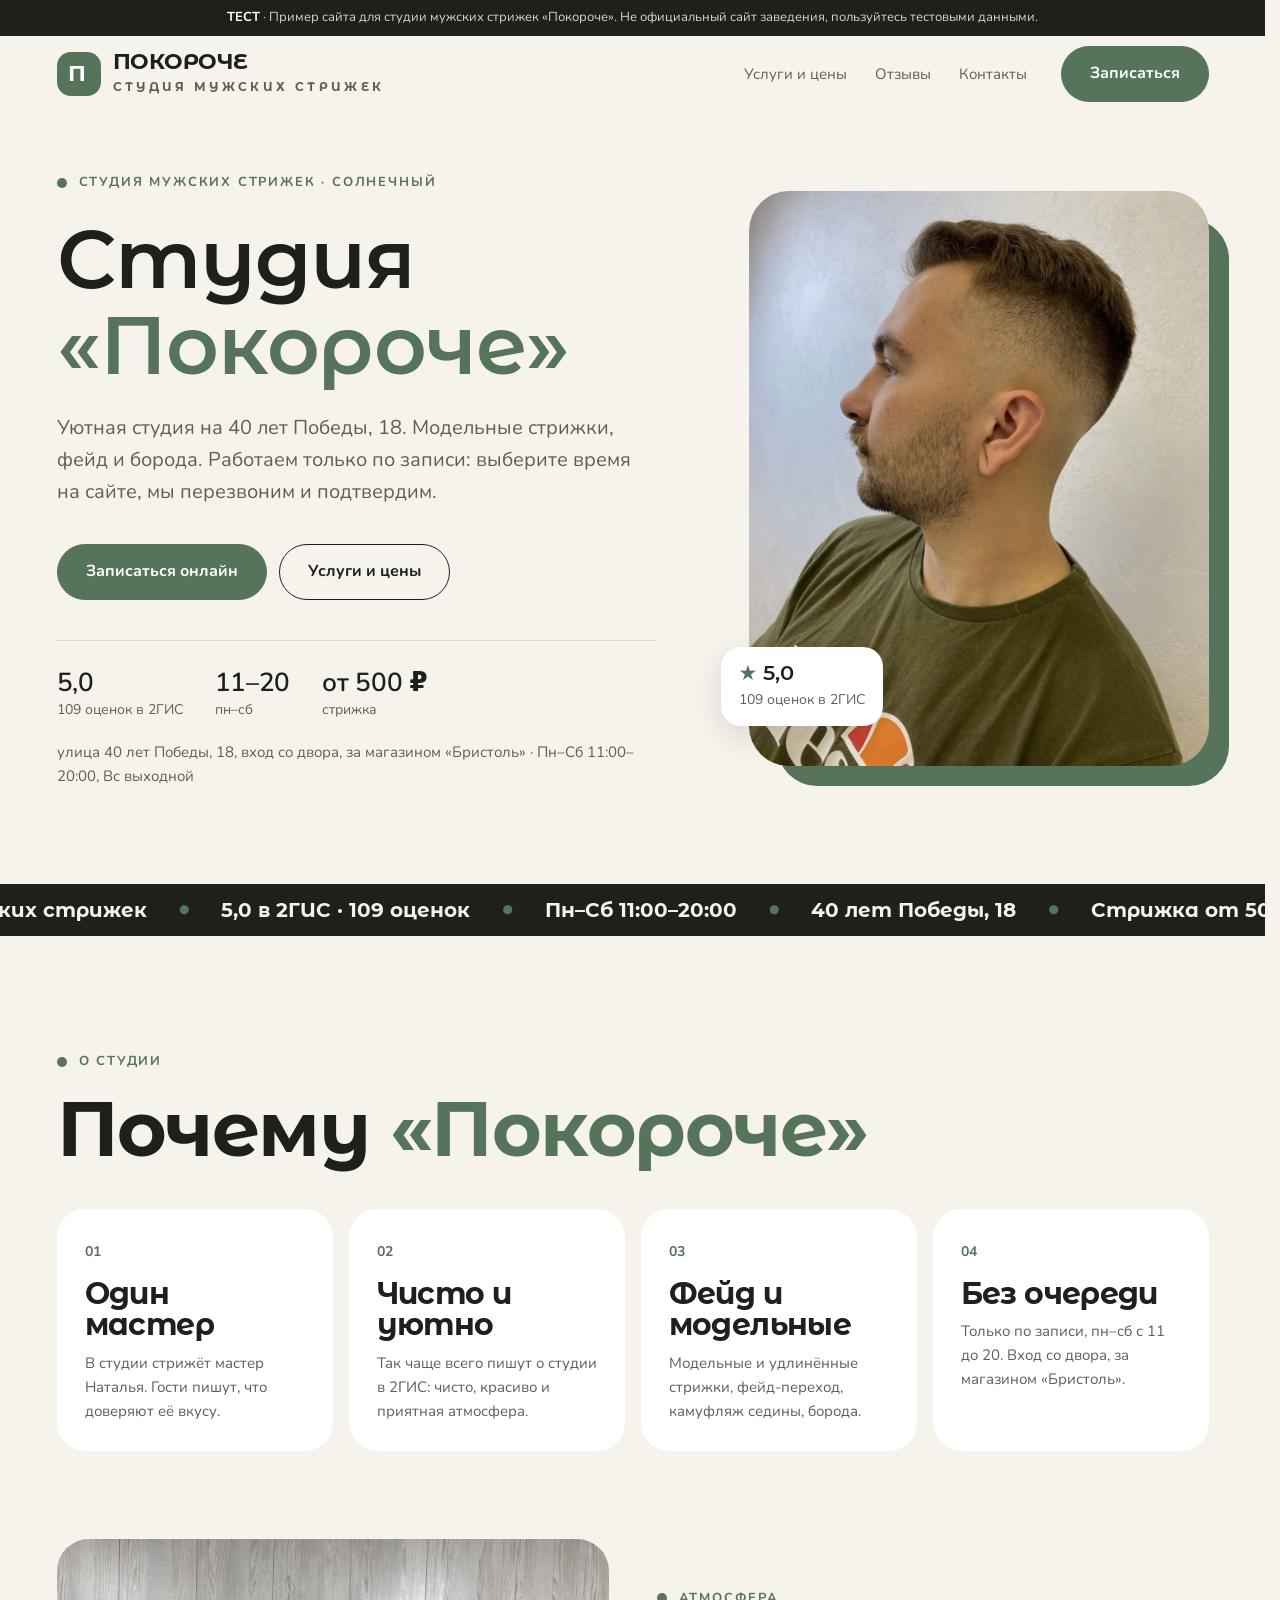
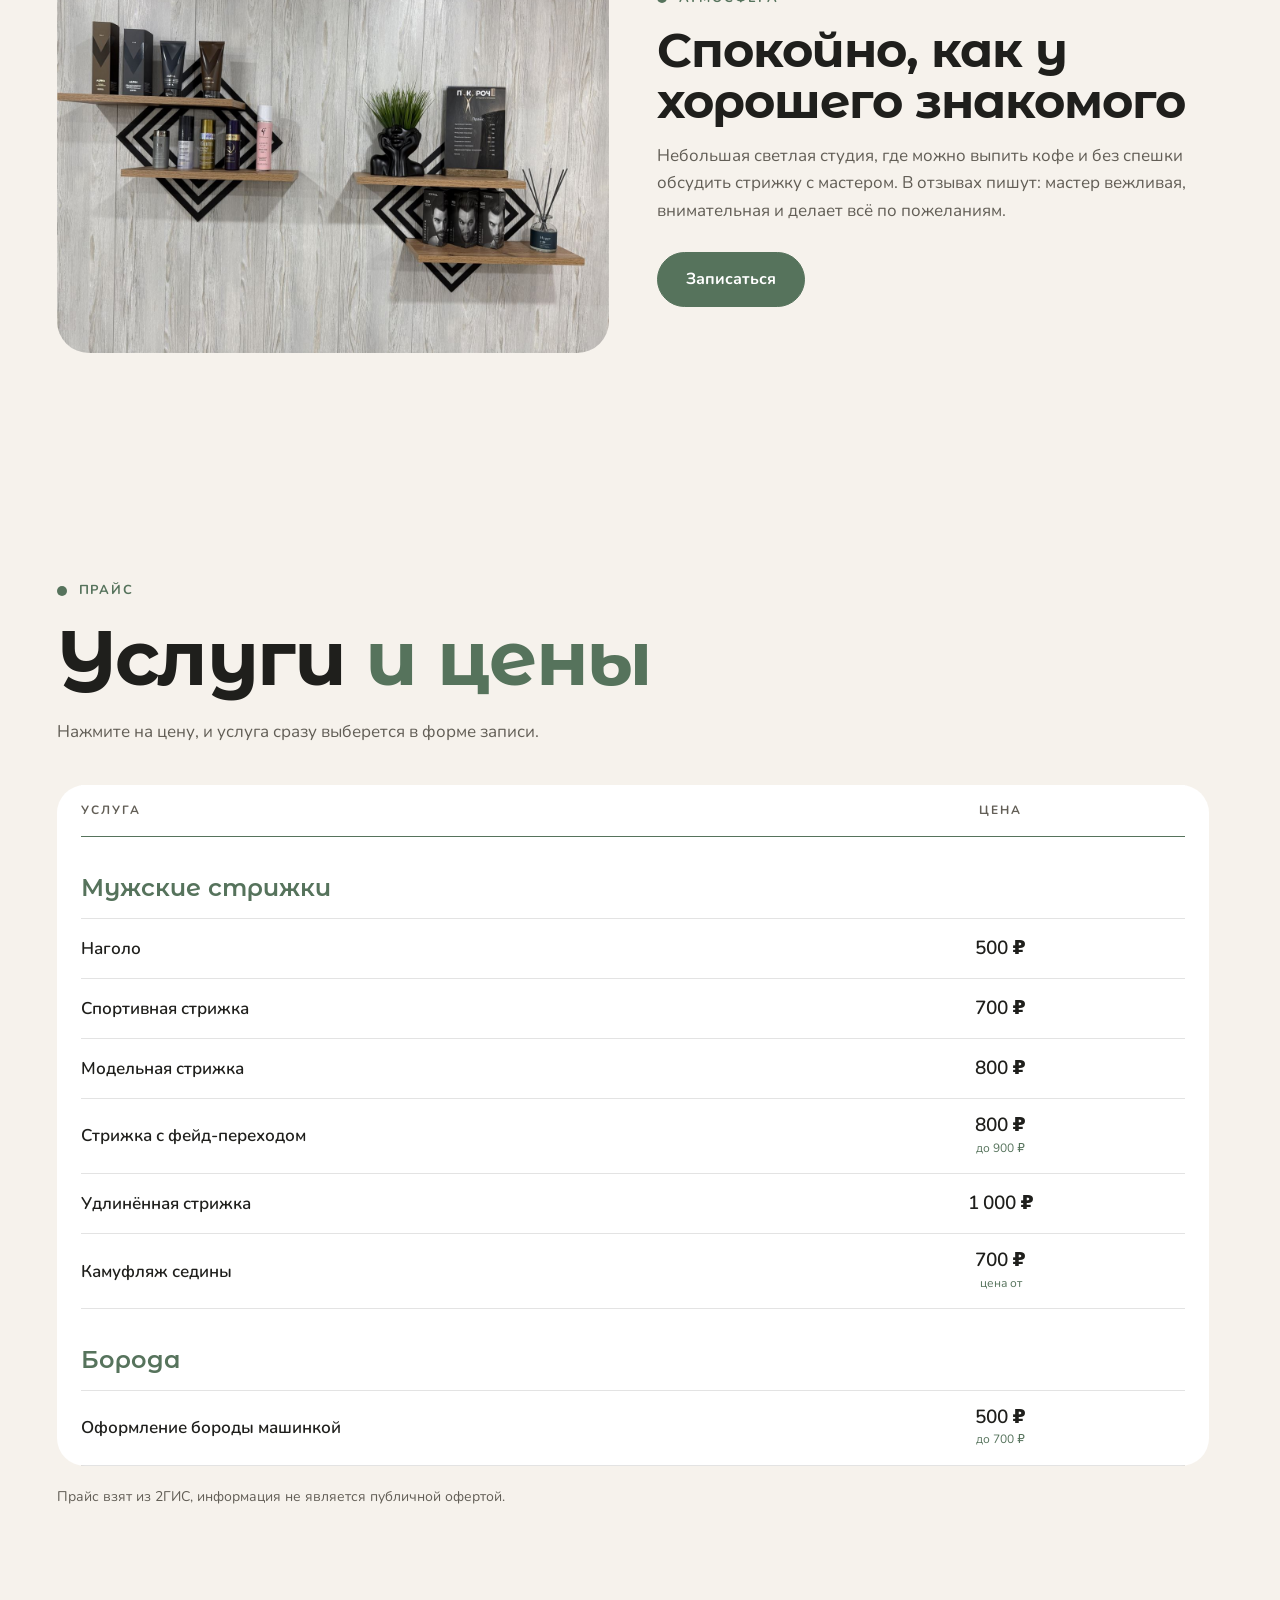
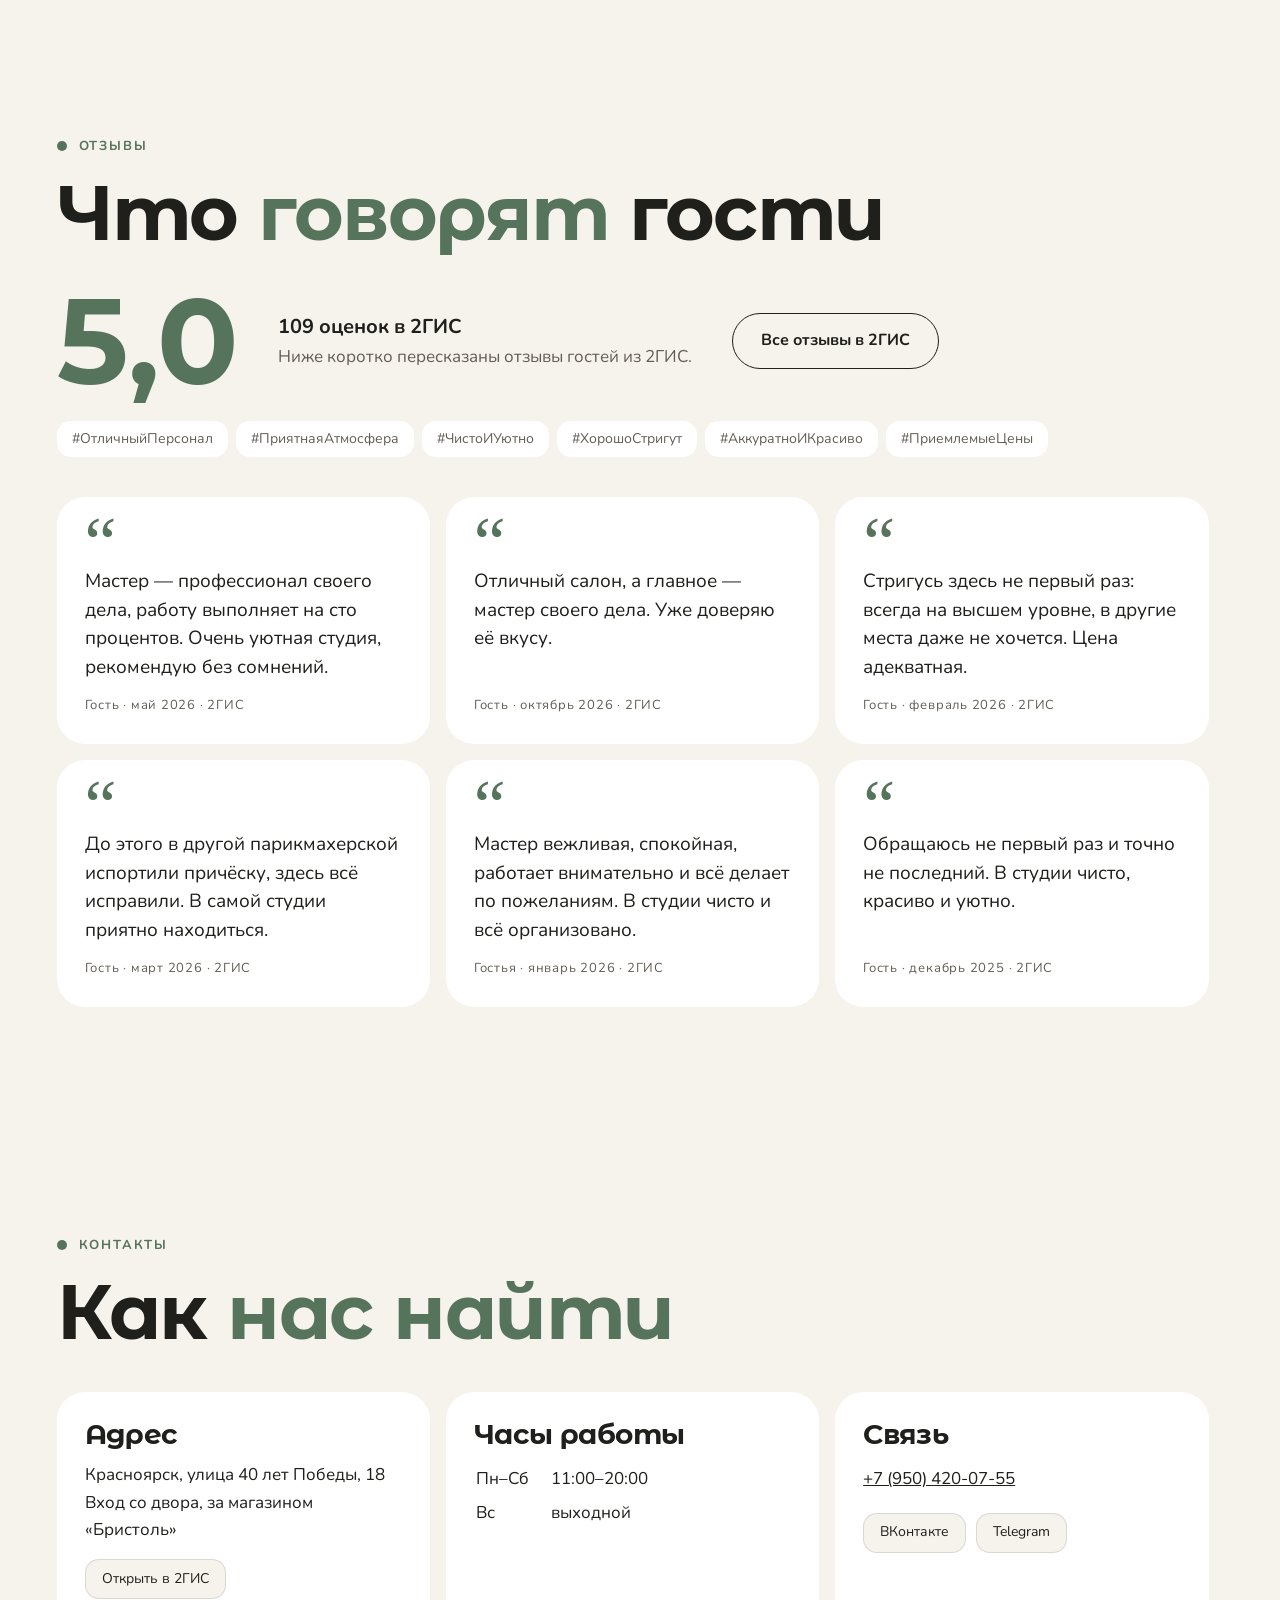
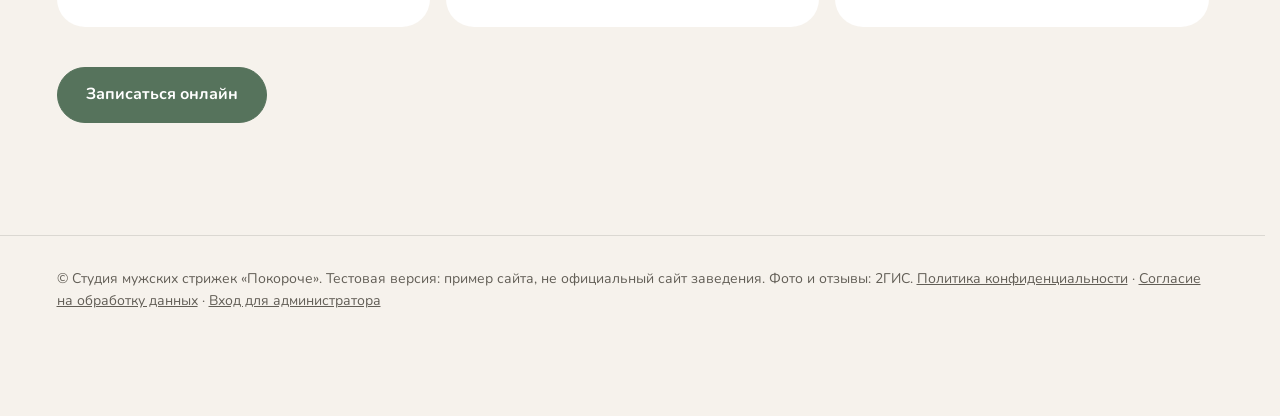
==== index.html @ 758a1e4b "Add files via upload" ====
<!DOCTYPE html>
<html lang="ru">
<head>
<meta name="robots" content="noindex">
<meta charset="utf-8">
<meta name="viewport" content="width=device-width, initial-scale=1">
<title>Студия мужских стрижек «Покороче» — Красноярск, 40 лет Победы, 18</title>
<meta name="description" content="Студия мужских стрижек «Покороче» в Солнечном, Красноярск. Модельные стрижки, фейд, борода. Онлайн-запись к мастеру.">
<link rel="icon" type="image/png" href="favicon.png">
<link rel="apple-touch-icon" href="apple-touch-icon.png">
<link rel="stylesheet" href="fonts/fonts.css">
<style>
/* Переменные шаблона. Цвета и шрифты этого сайта задаёт его стиль в конце блока. */
:root{--bg:#0E1422;--bg2:#141C30;--card:#1A2440;--ink:#F3EBDD;--muted:#A9B0C2;--line:rgba(243,235,221,.11);--gold:#D9AE62;--gold-h:#E8C27E;--on-gold:#1A1408;--shade:14,20,34;
  --serif:"Yeseva One",Georgia,serif;--sans:Rubik,system-ui,sans-serif}*{box-sizing:border-box;margin:0}
/* scroll-padding: якоря не прячутся под закреплённой шапкой; scrollbar-gutter: страница не дёргается, когда открывается форма */
html{scroll-behavior:smooth;scroll-padding-top:88px;scrollbar-gutter:stable}
body{font-family:var(--sans);background:var(--bg);color:var(--ink);line-height:1.6;font-size:17px;overflow-x:hidden;-webkit-tap-highlight-color:transparent}
body.lock{overflow:hidden}
h1,h2,h3{font-family:var(--serif);font-weight:600;line-height:1.02;text-wrap:balance}
/* цены и счётчики набираем основным шрифтом: цифры ровнее и читаются лучше */
.meta b,.pc b{font-family:var(--sans)!important;font-weight:600!important;letter-spacing:-.01em}
a{color:inherit}
button,a,select,input{touch-action:manipulation}
:focus-visible{outline:2px solid var(--gold);outline-offset:3px}
.skip{position:absolute;left:16px;top:-80px;z-index:100;background:var(--gold);color:var(--on-gold);padding:12px 18px;text-decoration:none;font-weight:700}
.skip:focus{top:16px}
.ico{width:20px;height:20px;flex:none;fill:none;stroke:currentColor;stroke-width:1.6;stroke-linecap:round;stroke-linejoin:round}
.wrap{max-width:1200px;margin:0 auto;padding:0 24px}
.demo{background:#000;color:var(--muted);text-align:center;font-size:13px;padding:7px 12px;border-bottom:1px solid var(--line)}
.demo b{color:var(--ink)}
.kicker{display:inline-flex;align-items:center;gap:12px;font-size:13px;font-weight:700;letter-spacing:.22em;text-transform:uppercase;color:var(--gold)}
.kicker::before{content:"";width:32px;height:1px;background:currentColor}

/* шапка */
.top{position:sticky;top:0;z-index:40;transition:background .3s,border-color .3s;border-bottom:1px solid transparent}
.top.solid{background:rgba(var(--shade),.985);backdrop-filter:blur(10px);border-color:var(--line)}
.top .wrap{display:flex;align-items:center;gap:24px;height:76px}
.logo{display:flex;align-items:center;gap:12px;flex:none;text-decoration:none}
.logo img{display:block;width:56px;height:56px;border-radius:50%}
.logo span{font-family:var(--serif);font-size:24px;font-weight:700;letter-spacing:.14em;text-transform:uppercase}
.nav{display:flex;gap:8px;margin-left:auto}
.nav a{text-decoration:none;font-size:15px;color:var(--muted);padding:12px 10px;transition:color .2s}
.nav a:hover{color:var(--ink)}
.burger{display:none;width:44px;height:44px;border:1px solid var(--line);background:transparent;color:var(--ink);cursor:pointer;place-items:center}
.burger .ico{width:22px;height:22px}
/* кнопки: прямые углы и тонкая рамка */
.btn{display:inline-flex;align-items:center;justify-content:center;gap:10px;background:var(--gold);color:var(--on-gold);border:1px solid var(--gold);border-radius:0;font:inherit;font-weight:700;font-size:15px;letter-spacing:.08em;text-transform:uppercase;padding:14px 28px;min-height:50px;cursor:pointer;text-decoration:none;transition:background .2s,border-color .2s,transform .15s}
.btn:hover{background:var(--gold-h);border-color:var(--gold-h)}
.btn:active{transform:scale(.97)}
.btn.ghost{background:transparent;border-color:var(--line);color:var(--ink)}
.btn.ghost:hover{border-color:var(--gold);color:var(--gold)}
.btn:disabled{opacity:.5;cursor:default}

/* первый экран: текст слева, вертикальное чёрно-белое фото справа в золотой рамке со сдвигом */
.hero{padding:56px 0 96px}
.hero .wrap{display:grid;grid-template-columns:1.1fr .9fr;gap:64px;align-items:center}
.hero h1{font-size:clamp(52px,7.4vw,112px);font-weight:600;margin:20px 0 24px;letter-spacing:-.01em}
.hero h1 em{font-style:italic;color:var(--gold);font-weight:600}
.lead{font-size:clamp(17px,1.6vw,20px);color:var(--muted);max-width:30em}
.cta{display:flex;flex-wrap:wrap;gap:12px;margin:36px 0 40px}
.meta{display:grid;grid-template-columns:repeat(3,auto);gap:12px 32px;justify-content:start;padding-top:28px;border-top:1px solid var(--line)}
.meta div{display:grid;gap:2px;font-size:14px;color:var(--muted)}
.meta b{font-size:26px;line-height:1.1;color:var(--ink)}
.meta .star{color:var(--gold);font-size:20px}
.shot{position:relative;justify-self:end;width:min(100%,460px)}
.shot::before{content:"";position:absolute;inset:24px -24px -24px 24px;border:1px solid var(--gold);opacity:.55}
/* height:auto обязателен: иначе атрибут height у картинки растягивает её на все 1649 пикселей */
.shot img{position:relative;display:block;width:100%;height:auto;aspect-ratio:4/5;max-height:calc(100vh - 170px);object-fit:cover;object-position:50% 70%;filter:grayscale(1) contrast(1.05)}
.shot figcaption{position:absolute;left:-28px;bottom:40px;background:var(--bg);border:1px solid var(--line);padding:14px 18px;font-size:14px;color:var(--muted);max-width:250px}
.shot figcaption b{display:block;font-family:var(--serif);font-size:21px;line-height:1.15;margin-bottom:4px;color:var(--ink);font-weight:600}
@media (max-width:900px){
  .hero{padding:24px 0 72px}
  .hero .wrap{grid-template-columns:1fr;gap:40px}
  .shot{justify-self:stretch;width:auto;order:-1}
  .shot img{aspect-ratio:4/3;max-height:none;object-position:50% 70%}
  .shot::before{inset:14px -10px -14px 10px}
  .shot figcaption{left:12px;bottom:12px;padding:10px 14px;font-size:13px}
  .shot figcaption b{font-size:17px}
  .meta{grid-template-columns:repeat(2,auto)}
}
@media (max-width:760px){
  .top .wrap{gap:12px}
  .top .btn{margin-left:auto;padding:10px 16px;min-height:44px;font-size:13px}
  .burger{display:grid}
  .nav{display:none;position:absolute;left:0;right:0;top:100%;flex-direction:column;gap:0;margin:0;padding:8px 24px 16px;background:rgba(var(--shade),.97);backdrop-filter:blur(8px);border-bottom:1px solid var(--line)}
  .nav.open{display:flex;animation:drop .2s ease-out}
  .nav a{font-size:17px;color:var(--ink);padding:14px 0;border-bottom:1px solid var(--line)}
  .nav a:last-child{border-bottom:0}
}
@keyframes drop{from{opacity:0;transform:translateY(-8px)}}

/* бегущая строка: тонкая, без заливки, с золотыми ромбами */
.ticker{border-block:1px solid var(--line);overflow:hidden;white-space:nowrap;padding:16px 0;font-family:var(--serif);font-size:22px;font-style:italic;color:var(--ink)}
/* дорожка из двух одинаковых половин; её прокручивает скрипт (scrollLeft), а не transform: Safari на iPhone не рисует длинную сдвигаемую полосу */
.ticker .track{display:flex;width:max-content;gap:32px;padding-right:32px}
.ticker span{flex:none}
.ticker span::after{content:"◆";font-style:normal;font-size:10px;color:var(--gold);margin-left:32px;vertical-align:4px}

main{overflow-x:clip}
section{padding:112px 0}
h2{font-size:clamp(40px,6vw,76px);margin:14px 0 40px}
h2 em{font-style:italic;color:var(--gold)}
.sub{color:var(--muted);max-width:40em;margin:-20px 0 40px}

/* преимущества: нумерованные колонки с тонкими разделителями */
.feats{display:grid;grid-template-columns:repeat(4,1fr);border-top:1px solid var(--line)}
.feat{padding:32px 28px 8px 0}
.feat+.feat{padding-left:28px;border-left:1px solid var(--line)}
.feat .n{font-family:var(--serif);font-size:20px;color:var(--gold);font-style:italic}
.feat h3{font-size:30px;margin:14px 0 10px}
.feat p{color:var(--muted);font-size:15px}
@media (max-width:900px){.feats{grid-template-columns:1fr 1fr}.feat:nth-child(3){padding-left:0;border-left:0}.feat:nth-child(n+3){border-top:1px solid var(--line)}}
@media (max-width:560px){.feats{grid-template-columns:1fr}.feat,.feat+.feat{padding:24px 0;border-left:0}.feat+.feat{border-top:1px solid var(--line)}}
.about{display:grid;grid-template-columns:1.25fr 1fr;gap:48px;align-items:end;margin-top:88px}
.about img{width:100%;height:auto;aspect-ratio:3/2;object-fit:cover;display:block;filter:grayscale(.35)}
.about h3{font-size:clamp(34px,4vw,48px);margin:14px 0 16px}
.about p{color:var(--muted)}
@media (max-width:900px){.about{grid-template-columns:1fr;gap:28px;margin-top:64px}}

/* лента фото: прямая, без наклона, фото в серых тонах и цветные при наведении */
.film{border-block:1px solid var(--line);padding:24px 0;background:var(--bg2)}
.reel{overflow:hidden}
/* padding-right = gap, чтобы две половины дорожки были ровно одинаковой ширины */
.strip{display:flex;gap:16px;padding-right:16px;width:max-content}
.strip img{height:300px;width:auto;display:block;filter:grayscale(1);transition:filter .4s}
.strip img:hover{filter:none}
@media (max-width:760px){.strip img{height:200px}}

/* прайс: строки услуг, по столбцу на уровень мастера (число столбцов задаёт скрипт через --n) */
.ptable{border-top:1px solid var(--gold)}
.pr{display:grid;grid-template-columns:minmax(0,2fr) repeat(var(--n,3),minmax(0,1fr));align-items:center;border-bottom:1px solid var(--line)}
.pr>*{padding:16px 12px}
.pr>:first-child{padding-left:0}
.pr.head{background:var(--bg);position:sticky;top:76px;z-index:2;border-bottom-color:var(--gold)}
.pr.head span{font-size:12px;font-weight:700;letter-spacing:.18em;text-transform:uppercase;color:var(--muted)}
.pr.head span:not(:first-child){text-align:center}
.pr.head small{display:block}
.pgrp{padding:40px 0 10px;font-family:var(--serif);font-size:32px;font-style:italic;color:var(--gold);border-bottom:1px solid var(--line)}
.pn b{font-weight:600;display:block;font-size:17px}
.pn small{color:var(--muted);font-size:13px}
.pc{display:grid;justify-items:center;gap:2px;text-align:center}
.pc b{font-size:19px;white-space:nowrap;font-variant-numeric:tabular-nums;line-height:1.2}
.pc small{color:var(--muted);font-size:12px}
button.pc{font:inherit;color:var(--ink);background:transparent;border:1px solid transparent;margin:6px;padding:8px 6px;cursor:pointer;transition:background .2s,border-color .2s}
button.pc:hover{border-color:var(--gold);background:rgba(201,168,106,.08)}
.pc.none{color:var(--muted)}
.pnote{color:var(--muted);font-size:14px;margin-top:20px}
@media (max-width:700px){
  .pr{grid-template-columns:repeat(var(--n,3),minmax(0,1fr))}
  .pr .pn{grid-column:1/-1;padding-bottom:0}
  .pr.head span:first-child{display:none}
  .pr>*{padding:10px 6px}
  .pc b{font-size:18px}
}

/* мастера */
.masters{display:grid;grid-template-columns:repeat(auto-fill,minmax(230px,1fr));gap:24px}
.mc{display:flex;flex-direction:column;border:1px solid var(--line);background:var(--bg2)}
.ph{position:relative;aspect-ratio:4/5;background:radial-gradient(circle at 50% 35%,#26262A,#0E0E10 70%);display:grid;place-items:center;overflow:hidden}
.ph b{font-family:var(--serif);font-size:84px;font-style:italic;color:var(--gold);font-weight:600}
.ph img{position:absolute;inset:0;width:100%;height:100%;object-fit:cover;filter:grayscale(1)}
.mi{padding:20px 22px 24px;display:grid;gap:4px;flex:1}
.mi h3{font-size:32px}
.mi small{color:var(--gold);font-size:12px;font-weight:700;letter-spacing:.16em;text-transform:uppercase}
.mi .btn{margin-top:16px;justify-self:start;min-height:44px;padding:10px 18px;font-size:13px}

/* отзывы: цитаты с большой кавычкой */
.rate{display:flex;flex-wrap:wrap;align-items:center;gap:20px 40px;margin-bottom:32px}
.rate .big{font-family:var(--serif);font-size:120px;line-height:.8;color:var(--gold)}
.rate p{color:var(--muted)}
.rate p b{color:var(--ink);display:block;font-size:20px}
.tags{display:flex;flex-wrap:wrap;gap:8px;margin-bottom:40px}
.tags span{border:1px solid var(--line);padding:6px 14px;font-size:14px;color:var(--muted)}
.revs{display:grid;grid-template-columns:repeat(auto-fill,minmax(320px,1fr));gap:0;border-top:1px solid var(--line)}
.rev{padding:32px 28px 32px 0;border-bottom:1px solid var(--line);display:flex;flex-direction:column;gap:14px}
.rev::before{content:"“";font-family:var(--serif);font-size:72px;line-height:.5;color:var(--gold);height:28px}
.rev p{font-family:var(--serif);font-size:24px;line-height:1.3}
.rev footer{margin-top:auto;color:var(--muted);font-size:13px;letter-spacing:.06em}

/* контакты */
.contacts{display:grid;grid-template-columns:repeat(3,1fr);gap:0;border-top:1px solid var(--line)}
.contacts>div{padding:28px 28px 28px 0}
.contacts>div+div{padding-left:28px;border-left:1px solid var(--line)}
.contacts h3{font-size:28px;margin-bottom:12px}
.contacts p a{display:inline-block;padding:4px 0}
.contacts td{padding:2px 20px 2px 0;font-variant-numeric:tabular-nums}
@media (max-width:900px){.contacts{grid-template-columns:1fr}.contacts>div+div{padding-left:0;border-left:0;border-top:1px solid var(--line)}}
.links{display:flex;flex-wrap:wrap;gap:10px;margin-top:16px}
.links a{display:inline-flex;align-items:center;min-height:40px;font-size:14px;border:1px solid var(--line);padding:6px 16px;text-decoration:none;transition:border-color .2s,color .2s}
.links a:hover{border-color:var(--gold);color:var(--gold)}
.foot{padding:32px 0 104px;color:var(--muted);font-size:14px;border-top:1px solid var(--line)}
.foot a{color:var(--muted)}

/* круглая кнопка записи: появляется, когда первый экран с его кнопками уехал */
.fab{position:fixed;right:24px;bottom:calc(24px + env(safe-area-inset-bottom));z-index:45;width:64px;height:64px;border-radius:50%;background:var(--gold);color:var(--on-gold);border:0;cursor:pointer;display:grid;place-items:center;box-shadow:0 10px 30px rgba(0,0,0,.5);transition:transform .25s,opacity .25s,visibility .25s}
.fab:hover{transform:scale(1.08) rotate(-10deg);background:var(--gold-h)}
.fab:active{transform:scale(.94)}
.fab svg{width:28px;height:28px}
.fab.off,body.lock .fab{opacity:0;visibility:hidden;transform:scale(.6)}

/* выезжающая форма записи: закрывается быстрее, чем открывается */
.ovl{position:fixed;inset:0;z-index:60;background:rgba(0,0,0,.66);opacity:0;visibility:hidden;transition:opacity .25s,visibility .25s}
.drawer{position:fixed;top:0;right:0;bottom:0;z-index:61;width:min(520px,100%);background:var(--bg2);border-left:1px solid var(--gold);transform:translateX(100%);transition:transform .3s cubic-bezier(.4,0,1,1),visibility 0s linear .3s;display:flex;flex-direction:column;visibility:hidden}
.open .ovl{opacity:1;visibility:visible;transition-duration:.35s}
.open .drawer{transform:none;visibility:visible;transition:transform .45s cubic-bezier(.22,.9,.3,1),visibility 0s}
.dh{display:flex;align-items:center;justify-content:space-between;padding:20px 24px;border-bottom:1px solid var(--line)}
.dh h2{font-size:40px;margin:0;font-style:italic}
.dh h2:focus{outline:none}
.x{width:44px;height:44px;border:1px solid var(--line);background:transparent;color:var(--ink);cursor:pointer;display:grid;place-items:center;transition:border-color .2s}
.x:hover{border-color:var(--gold)}
.db{flex:1;overflow-y:auto;padding:24px;overscroll-behavior:contain}
@media (prefers-reduced-motion:reduce){
  html{scroll-behavior:auto}
  .drawer,.open .drawer,.ovl,.fab,.btn,.strip img{transition:none!important}
  .nav.open{animation:none}
}

form{display:grid;gap:16px}
label{font-weight:600;font-size:15px;display:grid;gap:6px}
.req{color:var(--gold)}
.hint{font-weight:400;font-size:13px;color:var(--muted)}
input,select{font:inherit;font-size:16px;padding:12px 14px;min-height:48px;border:1px solid var(--line);background:var(--card);color:var(--ink);border-radius:0;width:100%;transition:border-color .2s}
/* свой вид списков: Safari иначе рисует их светлыми, и текст на тёмной теме не читается */
select{-webkit-appearance:none;appearance:none;padding-right:44px;background:var(--card) url("data:image/svg+xml,%3Csvg xmlns='http://www.w3.org/2000/svg' viewBox='0 0 24 24' fill='none' stroke='%23D9AE62' stroke-width='2'%3E%3Cpath d='m6 9 6 6 6-6'/%3E%3C/svg%3E") no-repeat right 14px center/18px}
select option{background:var(--card);color:var(--ink)}
input:focus,select:focus{border-color:var(--gold);outline:none}
input:user-invalid{border-color:#E08A7A}
.sum{font-size:15px;color:var(--muted);margin-top:-6px}
.sum a{color:var(--muted);text-decoration:underline dotted;text-underline-offset:3px}
.sum a:hover{color:var(--gold)}
.sum b{color:var(--ink)}
.field{display:grid;gap:8px}
.lbl{font-weight:600;font-size:15px}
.cal{border:1px solid var(--line);background:var(--card);padding:12px}
.cal-h{display:flex;align-items:center;justify-content:space-between;margin-bottom:8px;font-weight:600}
.cal-h button{font:inherit;font-size:22px;color:var(--ink);background:none;border:0;cursor:pointer;min-width:44px;min-height:44px}
.cal-h button:hover:not(:disabled){background:rgba(242,238,230,.06)}
.cal-h button:disabled{opacity:.25;cursor:default}
.cal-g{display:grid;grid-template-columns:repeat(7,1fr);gap:4px;text-align:center}
.cal-w{color:var(--muted);font-size:13px;padding-bottom:4px}
.cal-d{font:inherit;font-weight:600;color:var(--ink);background:none;border:0;min-height:44px;cursor:pointer;font-variant-numeric:tabular-nums;transition:background .15s}
.cal-d:hover:not(:disabled){background:rgba(242,238,230,.06)}
.cal-d:disabled{color:var(--muted);opacity:.35;cursor:default;font-weight:400}
.cal-t{display:block;margin:8px auto 0;font:inherit;font-size:14px;color:var(--muted);background:none;border:0;cursor:pointer;min-height:44px;padding:0 16px}
.slot{font:inherit;font-weight:600;color:var(--ink);background:var(--card);border:1px solid var(--line);cursor:pointer;padding:10px 0;min-height:44px;font-variant-numeric:tabular-nums;transition:border-color .15s,background .15s}
.slot:hover{border-color:var(--gold)}
.cal-d.on,.slot.on{background:var(--gold);border-color:var(--gold);color:var(--on-gold)}
.picked{font-weight:600;margin:4px 0}
.grp{font-family:var(--serif);font-style:italic;font-size:20px;color:var(--gold);margin:14px 0 8px}
.slots{display:grid;grid-template-columns:repeat(auto-fill,minmax(76px,1fr));gap:8px}
.consent{display:flex;gap:10px;align-items:flex-start;font-weight:400;font-size:14px;color:var(--muted)}
.consent input{flex:none;width:20px;height:20px;min-height:0;padding:0;margin-top:3px;accent-color:var(--gold)}
.consent a{color:var(--ink)}
.ok,.err{display:none;padding:16px;margin-top:16px}
.ok{border:1px solid var(--gold);background:var(--card)}
.err{border:1px solid #E08A7A;color:#F0B5A8}

/* ===== стиль «Покороче» поверх шаблона: светлая уютная студия — тёплый белый, графит и шалфейный зелёный,
   мягкие скругления как у мебели в студии. Montserrat Alternates + Nunito, свои файлы в fonts/. ===== */
:root{--bg:#F6F2EC;--bg2:#EDE7DD;--card:#FFFFFF;--ink:#1F1F1C;--muted:#625E56;--line:rgba(31,31,28,.12);--gold:#56735C;--gold-h:#46624C;--on-gold:#FFFFFF;--shade:246,242,236;
  --serif:"Montserrat Alternates",system-ui,sans-serif;--sans:Nunito,system-ui,sans-serif}
body{-webkit-font-smoothing:antialiased}
h1,h2,h3{font-weight:700;letter-spacing:-.02em;line-height:1.05}
h1 em,h2 em,.hero h1 em{font-style:normal;color:var(--gold)}
.demo{background:var(--ink);color:#D9D4CB}.demo b{color:#fff}
.top.solid{background:var(--bg);backdrop-filter:none}
.kicker{letter-spacing:.14em}
.kicker::before{width:10px;height:10px;border-radius:50%}
.logo .dot{width:44px;height:44px;border-radius:14px;background:var(--gold);color:#fff;display:grid;place-items:center;font:700 22px/1 var(--serif)}
.logo .wm{display:block;font:700 22px/1 var(--serif);letter-spacing:-.01em}
.logo small{display:block;margin-top:4px;font-size:12px;color:var(--muted)}
.btn{border-radius:999px;letter-spacing:0;text-transform:none;font-size:16px;font-weight:700}
.btn.ghost{border-color:var(--ink);color:var(--ink)}
.btn.ghost:hover{background:var(--ink);color:var(--bg)}
.burger,.x,.links a,.tags span,.slot,.cal-d,.cal-h button,button.pc{border-radius:14px}
input,select,.cal{border-radius:16px}
select{background:var(--card) url("data:image/svg+xml,%3Csvg xmlns='http://www.w3.org/2000/svg' viewBox='0 0 24 24' fill='none' stroke='%2356735C' stroke-width='2'%3E%3Cpath d='m6 9 6 6 6-6'/%3E%3C/svg%3E") no-repeat right 14px center/18px}
.hero h1{font-size:clamp(46px,6.4vw,92px)}
.lead{color:var(--muted)}
/* фото на первом экране: скруглённое, за ним зелёная подложка со сдвигом */
.shot img{filter:none;border-radius:40px;object-position:50% 30%}
.shot::before{border:0;background:var(--gold);border-radius:40px;inset:28px -20px -20px 28px;opacity:1}
.shot figcaption{border:0;border-radius:20px;background:var(--card);box-shadow:0 10px 30px rgba(31,31,28,.12)}
.shot figcaption b span{color:var(--gold)}
.hloc{display:block;margin-top:18px;font-size:15px;color:var(--muted)}
.meta{border-top-color:var(--line)}
.ticker{background:var(--ink);color:var(--bg);border:0;font:700 20px/1 var(--serif);font-style:normal}
.ticker span::after{content:"●";color:var(--gold);font-size:12px}
.feats{border-top:0;gap:16px}
.feat,.feat+.feat{padding:28px;border:0;border-radius:28px;background:var(--card)}
.feat .n{font-style:normal;font-family:var(--sans);font-weight:700;font-size:14px}
@media (max-width:900px){.feat:nth-child(3){padding-left:28px}.feat:nth-child(n+3){border-top:0}}
@media (max-width:560px){.feat,.feat+.feat{padding:24px}}
.about{grid-template-columns:1fr 1fr;align-items:center}
.about img{filter:none;border-radius:32px;aspect-ratio:4/3}
@media (max-width:900px){.about{grid-template-columns:1fr}}
/* лента фото: фото у студии всего три, ленту не показываем */
.film{display:none}
.ptable{border:0;border-radius:28px;background:var(--card);padding:0 24px}
.pr.head{background:var(--card);border-bottom-color:var(--gold)}
.pgrp{font-style:normal;font-size:24px;padding-top:32px}
.pc small{color:var(--gold)}
button.pc:hover{background:rgba(86,115,92,.1)}
@media (max-width:700px){.ptable{padding:0 14px}}
.rate .big{font-family:var(--serif);font-weight:700}
.tags span{background:var(--card);border-color:transparent}
.revs{gap:16px;border-top:0}
.rev{padding:28px;border:0;border-radius:28px;background:var(--card)}
.rev::before{font-family:Georgia,serif}
.rev p{font-family:var(--sans);font-size:19px;line-height:1.5}
.contacts{border-top:0;gap:16px}
.contacts>div,.contacts>div+div{padding:28px;border:0;border-radius:28px;background:var(--card)}
@media (max-width:900px){.contacts>div+div{border-top:0}}
.links a{background:var(--bg)}
.foot{border-top-color:var(--line)}
.drawer{border-left:0;border-radius:28px 0 0 28px;background:var(--bg)}
.dh h2{font-style:normal}
.grp{font-style:normal;font-family:var(--serif);font-size:16px}
.cal-h button:hover:not(:disabled),.cal-d:hover:not(:disabled){background:var(--bg2)}
.ok{border-radius:16px}
/* в студии один мастер, она же указана в форме записи; блок мастеров не нужен */
#mastera{display:none}
@media (max-width:760px){.logo small{display:none}.logo .wm{font-size:19px}}
</style>
</head>
<body>
<a class="skip" href="#uslugi">Перейти к услугам и ценам</a>
<div class="demo" role="note"><b>ТЕСТ</b> · Пример сайта для студии мужских стрижек «Покороче». Не официальный сайт заведения, пользуйтесь тестовыми данными.</div>

<header class="top" id="top">
  <div class="wrap">
    <a class="logo" href="#" aria-label="Студия «Покороче», наверх"><span class="dot" aria-hidden="true">П</span><span><span class="wm">Покороче</span><small>студия мужских стрижек</small></span></a>
    <nav class="nav" id="nav" aria-label="Разделы">
      <a href="#uslugi">Услуги и цены</a><a href="#otzyvy">Отзывы</a><a href="#kontakty">Контакты</a>
    </nav>
    <button class="btn" type="button" data-book>Записаться</button>
    <button class="burger" type="button" id="burger" aria-label="Открыть меню" aria-expanded="false" aria-controls="nav"><svg class="ico" viewBox="0 0 24 24" aria-hidden="true"><path d="M4 7h16M4 12h16M4 17h16"/></svg></button>
  </div>
</header>

<section class="hero" aria-label="Студия мужских стрижек «Покороче»">
  <div class="wrap">
    <div>
      <span class="kicker">Студия мужских стрижек · Солнечный</span>
      <h1>Студия <em>«Покороче»</em></h1>
      <p class="lead">Уютная студия на 40 лет Победы, 18. Модельные стрижки, фейд и борода. Работаем только по записи: выберите время на сайте, мы перезвоним и подтвердим.</p>
      <div class="cta">
        <button class="btn" type="button" data-book>Записаться онлайн</button>
        <a class="btn ghost" href="#uslugi">Услуги и цены</a>
      </div>
      <div class="meta">
        <div><b>5,0</b>109 оценок в 2ГИС</div>
        <div><b>11–20</b>пн–сб</div>
        <div><b>от 500 ₽</b>стрижка</div>
      </div>
      <span class="hloc"><span id="haddr"></span> · <span id="hhrs"></span></span>
    </div>
    <figure class="shot">
      <img src="img/hero.jpg" width="1117" height="1400" alt="Мужская стрижка с фейд-переходом, сделанная в студии «Покороче»">
      <figcaption><b><span>★</span> 5,0</b>109 оценок в 2ГИС</figcaption>
    </figure>
  </div>
</section>

<div class="ticker" aria-hidden="true"><div class="track" id="tick"></div></div>

<main>
  <section id="pochemu">
    <div class="wrap">
      <span class="kicker">О студии</span>
      <h2>Почему <em>«Покороче»</em></h2>
      <div class="feats">
        <div class="feat"><span class="n">01</span><h3>Один мастер</h3><p>В студии стрижёт мастер Наталья. Гости пишут, что доверяют её вкусу.</p></div>
        <div class="feat"><span class="n">02</span><h3>Чисто и уютно</h3><p>Так чаще всего пишут о студии в 2ГИС: чисто, красиво и приятная атмосфера.</p></div>
        <div class="feat"><span class="n">03</span><h3>Фейд и модельные</h3><p>Модельные и удлинённые стрижки, фейд-переход, камуфляж седины, борода.</p></div>
        <div class="feat"><span class="n">04</span><h3>Без очереди</h3><p>Только по записи, пн–сб с 11 до 20. Вход со двора, за магазином «Бристоль».</p></div>
      </div>
      <div class="about">
        <img src="img/about.jpg" width="1400" height="1050" alt="Полки с косметикой для волос в студии «Покороче»" loading="lazy">
        <div>
          <span class="kicker">Атмосфера</span>
          <h3>Спокойно, как у хорошего знакомого</h3>
          <p>Небольшая светлая студия, где можно выпить кофе и без спешки обсудить стрижку с мастером. В отзывах пишут: мастер вежливая, внимательная и делает всё по пожеланиям.</p>
          <p style="margin-top:28px"><button class="btn" type="button" data-book>Записаться</button></p>
        </div>
      </div>
    </div>
  </section>

  <div class="film" aria-label="Фото студии"><div class="reel"><div class="strip" id="strip"></div></div></div>

  <section id="uslugi">
    <div class="wrap">
      <span class="kicker">Прайс</span>
      <h2>Услуги <em>и цены</em></h2>
      <p class="sub">Нажмите на цену, и услуга сразу выберется в форме записи.</p>
      <div class="ptable" id="prices"></div>
      <p class="pnote">Прайс взят из 2ГИС, информация не является публичной офертой.</p>
    </div>
  </section>

  <section id="mastera">
    <div class="wrap">
      <span class="kicker">Мастер</span>
      <h2>Ваш <em>мастер</em></h2>
      <div class="masters" id="masters"></div>
    </div>
  </section>

  <section id="otzyvy">
    <div class="wrap">
      <span class="kicker">Отзывы</span>
      <h2>Что <em>говорят</em> гости</h2>
      <div class="rate">
        <div class="big">5,0</div>
        <p><b>109 оценок в 2ГИС</b>Ниже коротко пересказаны отзывы гостей из 2ГИС.</p>
        <a class="btn ghost" href="https://2gis.ru/krasnoyarsk/firm/70000001100779880/tab/reviews" target="_blank" rel="noopener">Все отзывы в 2ГИС</a>
      </div>
      <div class="tags" aria-label="О чём чаще пишут в отзывах">
        <span>#ОтличныйПерсонал</span><span>#ПриятнаяАтмосфера</span><span>#ЧистоИУютно</span><span>#ХорошоСтригут</span><span>#АккуратноИКрасиво</span><span>#ПриемлемыеЦены</span>
      </div>
      <div class="revs">
        <article class="rev"><p>Мастер — профессионал своего дела, работу выполняет на сто процентов. Очень уютная студия, рекомендую без сомнений.</p><footer>Гость · май 2026 · 2ГИС</footer></article>
        <article class="rev"><p>Отличный салон, а главное — мастер своего дела. Уже доверяю её вкусу.</p><footer>Гость · октябрь 2026 · 2ГИС</footer></article>
        <article class="rev"><p>Стригусь здесь не первый раз: всегда на высшем уровне, в другие места даже не хочется. Цена адекватная.</p><footer>Гость · февраль 2026 · 2ГИС</footer></article>
        <article class="rev"><p>До этого в другой парикмахерской испортили причёску, здесь всё исправили. В самой студии приятно находиться.</p><footer>Гость · март 2026 · 2ГИС</footer></article>
        <article class="rev"><p>Мастер вежливая, спокойная, работает внимательно и всё делает по пожеланиям. В студии чисто и всё организовано.</p><footer>Гостья · январь 2026 · 2ГИС</footer></article>
        <article class="rev"><p>Обращаюсь не первый раз и точно не последний. В студии чисто, красиво и уютно.</p><footer>Гость · декабрь 2025 · 2ГИС</footer></article>
      </div>
    </div>
  </section>

  <section id="kontakty">
    <div class="wrap">
      <span class="kicker">Контакты</span>
      <h2>Как <em>нас найти</em></h2>
      <div class="contacts">
        <div><h3>Адрес</h3><p id="addr"></p><div class="links"><a href="https://2gis.ru/krasnoyarsk/firm/70000001100779880" target="_blank" rel="noopener">Открыть в 2ГИС</a></div></div>
        <div><h3>Часы работы</h3><table id="hrs"></table></div>
        <div><h3>Связь</h3><p id="phones"></p><div class="links" id="soc"></div></div>
      </div>
      <p style="margin-top:40px"><button class="btn" type="button" data-book>Записаться онлайн</button></p>
    </div>
  </section>
</main>

<footer class="foot">
  <div class="wrap">© <span id="fbrand"></span>. Тестовая версия: пример сайта, не официальный сайт заведения. Фото и отзывы: 2ГИС. <a href="privacy.html">Политика конфиденциальности</a> · <a href="soglasie.html">Согласие на обработку данных</a> · <a href="admin.html">Вход для администратора</a></div>
</footer>

<button class="fab off" id="fab" type="button" data-book aria-label="Записаться онлайн">
  <svg viewBox="0 0 24 24" fill="none" stroke="currentColor" stroke-width="2" stroke-linecap="round" aria-hidden="true"><circle cx="6" cy="6" r="3"/><circle cx="6" cy="18" r="3"/><path d="M20 4 8.1 15.9M14.5 14.5 20 20M8.1 8.1 12 12"/></svg>
</button>

<div id="book">
  <div class="ovl" id="ovl"></div>
  <aside class="drawer" id="drawer" role="dialog" aria-modal="true" aria-labelledby="dtitle" aria-hidden="true">
    <div class="dh"><h2 id="dtitle" tabindex="-1">Запись</h2><button class="x" type="button" id="dclose" aria-label="Закрыть"><svg class="ico" viewBox="0 0 24 24" aria-hidden="true"><path d="M6 6l12 12M18 6 6 18"/></svg></button></div>
    <div class="db">
      <form id="f">
        <label>Мастер<select name="master" id="master"></select></label>
        <label>Услуга<select name="service" id="svc"></select></label>
        <p class="sum"><span id="sum"></span> Все цены — <a href="#uslugi" id="pricelink">в прайсе</a>.</p>
        <div class="field"><span class="lbl">День</span><div class="cal" id="days"></div></div>
        <div class="field"><span class="lbl">Время</span><div id="times" aria-live="polite"></div></div>
        <label><span>Имя <span class="req" aria-hidden="true">*</span></span><input name="name" required autocomplete="given-name" maxlength="40" placeholder="Как к вам обращаться"></label>
        <label><span>Телефон <span class="req" aria-hidden="true">*</span></span><input name="phone" aria-describedby="phint" type="tel" inputmode="tel" required autocomplete="tel" maxlength="18" placeholder="+7 (___) ___-__-__" pattern="\+7 \(\d{3}\) \d{3}-\d{2}-\d{2}" title="Введите номер полностью: +7 (999) 123-45-67"><span class="hint" id="phint">Перезвоним, чтобы подтвердить время</span></label>
        <label class="consent"><input type="checkbox" name="consent" required><span>Я даю <a href="soglasie.html" target="_blank" rel="noopener">согласие на обработку персональных данных</a> (имя и телефон) для записи на услугу</span></label>
        <button class="btn" type="submit">Отправить заявку</button>
      </form>
      <div class="ok" id="ok" role="status"><p>Заявка принята. Мы перезвоним в течение 15 минут и подтвердим время.</p><p style="margin-top:12px"><button class="btn ghost" type="button" id="again">Закрыть</button></p></div>
      <p class="err" id="err" role="alert"></p>
    </div>
  </aside>
</div>

<script>
var WORKER_URL = 'https://pokoroche-zayavki.kenny-ki.workers.dev';
// Длительности услуг у заведения неизвестны: в настройках стоят примерные, только чтобы считать свободное время.
// Пока владелец их не уточнит, на сайте минуты не показываем.
var SHOW_MINUTES = false;
var DAYKEYS = {'Пн':1,'Вт':2,'Ср':3,'Чт':4,'Пт':5,'Сб':6,'Вс':0};
var GALLERY = ['g01','g02','g03'];
// "10:00-21:00" -> [10, 21]; пустая строка = выходной
function parseHours(o){
  var r = {};
  Object.keys(o).forEach(function(k){
    var m = /^(\d{1,2}):(\d{2})-(\d{1,2}):(\d{2})$/.exec(String(o[k]).trim());
    if (m && k in DAYKEYS) r[DAYKEYS[k]] = [+m[1] + m[2] / 60, +m[3] + m[4] / 60];
  });
  return r;
}
function el(t, c, x){ var n = document.createElement(t); if (c) n.className = c; if (x != null) n.textContent = x; return n; }
function money(n){ return String(n).replace(/\B(?=(\d{3})+(?!\d))/g, ' ') + ' ₽'; }

// Шапка становится плотной при прокрутке
var topEl = document.getElementById('top');
function onScroll(){ topEl.classList.toggle('solid', window.scrollY > 40); }
window.addEventListener('scroll', onScroll, {passive: true}); onScroll();

// Меню на телефоне
var nav = document.getElementById('nav'), burger = document.getElementById('burger');
function setMenu(open){
  nav.classList.toggle('open', open); burger.setAttribute('aria-expanded', open);
  burger.setAttribute('aria-label', open ? 'Закрыть меню' : 'Открыть меню');
}
burger.onclick = function(){ setMenu(!nav.classList.contains('open')); };
nav.addEventListener('click', function(e){ if (e.target.closest('a')) setMenu(false); });
document.addEventListener('keydown', function(e){ if (e.key === 'Escape' && nav.classList.contains('open')){ setMenu(false); burger.focus(); } });

// Круглая кнопка записи прячется на первом экране, где своих кнопок записи хватает
(function(){
  var fab = document.getElementById('fab'), hero = document.querySelector('.hero');
  if (!('IntersectionObserver' in window)){ fab.classList.remove('off'); return; }
  new IntersectionObserver(function(e){ fab.classList.toggle('off', e[0].isIntersecting); fab.tabIndex = e[0].isIntersecting ? -1 : 0; }, {threshold: .35}).observe(hero);
})();

// Бесконечная лента: дорожка из двух одинаковых половин прокручивается внутри рамки (scrollLeft).
// Не transform: длинную сдвигаемую полосу Safari на iPhone через пару секунд перестаёт рисовать.
// speed — пикселей в секунду, slow — при «уменьшении движения» в настройках телефона.
function marquee(box, track, speed, slow){
  if (matchMedia('(prefers-reduced-motion: reduce)').matches) speed = slow;
  var pos = 0, last = null;
  function step(ts){
    if (last !== null){
      var half = track.offsetWidth / 2;
      if (half > 0){ pos = (pos + speed * Math.min(ts - last, 100) / 1000) % half; box.scrollLeft = pos; }
    }
    last = ts; requestAnimationFrame(step);
  }
  requestAnimationFrame(step);
}

// Лента фото: два одинаковых набора для бесконечной прокрутки
(function(){
  var s = document.getElementById('strip');
  for (var k = 0; k < 2; k++) GALLERY.forEach(function(g){
    var i = document.createElement('img'); i.src = 'img/' + g + '.jpg'; i.decoding = 'async'; // без lazy: ширина ленты должна быть известна сразу, иначе она дёргается
    i.alt = k ? '' : "Студия мужских стрижек «Покороче»"; if (k) i.setAttribute('aria-hidden', 'true'); s.appendChild(i);
  });
  marquee(s.parentNode, s, 60, 25);
})();

// Выезжающая форма
var book = document.getElementById('book'), drawer = document.getElementById('drawer'), lastFocus = null, api = null;
function openBook(opts){
  lastFocus = document.activeElement;
  document.body.classList.add('lock'); book.classList.add('open'); drawer.setAttribute('aria-hidden', 'false');
  if (api) api.prefill(opts || {});
  setTimeout(function(){ document.getElementById('dtitle').focus({preventScroll: true}); }, 350);
}
function closeBook(){
  document.body.classList.remove('lock'); book.classList.remove('open'); drawer.setAttribute('aria-hidden', 'true');
  if (lastFocus) lastFocus.focus({preventScroll: true});
}
document.addEventListener('click', function(e){ var b = e.target.closest('[data-book]'); if (b){ e.preventDefault(); openBook({service: b.dataset.service, master: b.dataset.master, level: b.dataset.level}); } });
document.getElementById('ovl').onclick = closeBook;
document.getElementById('dclose').onclick = closeBook;
document.getElementById('again').onclick = closeBook;
document.addEventListener('keydown', function(e){
  if (!book.classList.contains('open')) return;
  if (e.key === 'Escape') closeBook();
  if (e.key === 'Tab'){ // фокус не уходит из формы
    var f = drawer.querySelectorAll('button,input,select,a[href]'), v = [].filter.call(f, function(x){ return x.offsetParent; });
    if (!v.length) return;
    if (e.shiftKey && document.activeElement === v[0]){ e.preventDefault(); v[v.length - 1].focus(); }
    else if (!e.shiftKey && document.activeElement === v[v.length - 1]){ e.preventDefault(); v[0].focus(); }
  }
});

function start(CFG){
var AHEAD = CFG.ahead, SHOP = CFG.shop, LEVELS = CFG.levels;
var SERVICES = CFG.services;
var MASTERS = CFG.masters.map(function(m){ return {id: m.id, name: m.name, level: m.level, exp: m.exp, h: parseHours(m.hours)}; })
  .filter(function(m){ return Object.keys(m.h).length; });
function lvOf(s, m){ var p = s.prices[m.level]; return p && p.minutes ? p : null; }
function svcByName(n){ return SERVICES.filter(function(s){ return s.name === n; })[0]; }

var brandText = "Студия мужских стрижек «Покороче»";
document.getElementById('fbrand').textContent = brandText;
var hoursText = SHOP.hours.map(function(r){ return r[0] + ' ' + r[1]; }).join(', ');
var CITY = /^[^,]+, /; // адрес на первом экране без названия города
// в примечании только первую букву делаем строчной: в нём бывают названия («Наши продукты»)
document.getElementById('haddr').textContent = SHOP.address.replace(CITY, '') + (SHOP.note ? ', ' + SHOP.note.charAt(0).toLowerCase() + SHOP.note.slice(1) : '');
document.getElementById('hhrs').textContent = hoursText;
var addrEl = document.getElementById('addr');
addrEl.textContent = SHOP.address; if (SHOP.note){ addrEl.appendChild(document.createElement('br')); addrEl.appendChild(document.createTextNode(SHOP.note)); }
var hrsEl = document.getElementById('hrs');
SHOP.hours.forEach(function(r){ var tr = el('tr'); tr.appendChild(el('td', '', r[0])); tr.appendChild(el('td', '', r[1])); hrsEl.appendChild(tr); });
var ph = document.getElementById('phones');
[SHOP.phone, SHOP.phone2].filter(Boolean).forEach(function(p, i){
  if (i) ph.appendChild(document.createElement('br'));
  var a = el('a', '', p); a.href = 'tel:' + p.replace(/[^\d+]/g, ''); ph.appendChild(a);
});
if (SHOP.email){ ph.appendChild(document.createElement('br')); var ma = el('a', '', SHOP.email); ma.href = 'mailto:' + SHOP.email; ph.appendChild(ma); }
var soc = document.getElementById('soc');
[['ВКонтакте', SHOP.vk], ['Telegram', SHOP.tg]].forEach(function(x){ if (x[1]){ var a = el('a', '', x[0]); a.href = x[1]; a.target = '_blank'; a.rel = 'noopener'; soc.appendChild(a); } });
var tick = ["Студия мужских стрижек", "5,0 в 2ГИС · 109 оценок", "Пн–Сб 11:00–20:00", "40 лет Победы, 18", "Стрижка от 500 ₽"];
var tk = document.getElementById('tick'); // 4 повтора: две одинаковые половины, каждая шире экрана
for (var k = 0; k < 4; k++) tick.forEach(function(x){ tk.appendChild(el('span', '', x)); });
marquee(tk.parentNode, tk, 70, 30);

// Прайс: группа -> строки услуг, в каждой строке по ячейке на уровень мастера
var pl = document.getElementById('prices');
pl.style.setProperty('--n', LEVELS.length); // столько столбцов цен, сколько уровней мастеров
var head = el('div', 'pr head'); head.setAttribute('aria-hidden', 'true');
head.appendChild(el('span', '', 'Услуга'));
LEVELS.forEach(function(l){ head.appendChild(el('span', '', LEVELS.length > 1 ? l : 'Цена')); }); // один уровень — столбец просто «Цена»
pl.appendChild(head);
var GROUPS = []; // группы в порядке первого появления, услуги без группы в конце
SERVICES.forEach(function(s){ if (GROUPS.indexOf(s.group || '') < 0) GROUPS.push(s.group || ''); });
GROUPS.sort(function(a, b){ return (a === '') - (b === ''); });
GROUPS.forEach(function(g){
  if (g) pl.appendChild(el('div', 'pgrp', g));
  SERVICES.filter(function(s){ return (s.group || '') === g; }).forEach(priceRow);
});
// «до 800 ₽», «цена от» из описания услуги пишем мелко под ценой
function priceNote(s){ return /^(до |цена от)/.test(s.desc || '') ? s.desc : ''; }
function priceRow(s){
  var r = el('div', 'pr');
  var n = el('div', 'pn'); n.appendChild(el('b', '', s.name)); if (s.desc && !priceNote(s)) n.appendChild(el('small', '', s.desc));
  r.appendChild(n);
  LEVELS.forEach(function(l){
    var p = s.prices[l], hasMaster = MASTERS.some(function(m){ return m.level === l; }), c;
    if (!p){ c = el('div', 'pc none', '—'); c.setAttribute('aria-label', l + ': не выполняет'); }
    else if (p.minutes && hasMaster){
      c = el('button', 'pc'); c.type = 'button'; c.dataset.book = ''; c.dataset.service = s.name; c.dataset.level = l;
      c.setAttribute('aria-label', s.name + ', ' + l.toLowerCase() + ', ' + money(p.price) + ', записаться');
      c.appendChild(el('b', '', money(p.price))); if (priceNote(s)) c.appendChild(el('small', '', priceNote(s))); if (SHOW_MINUTES) c.appendChild(el('small', '', p.minutes + ' мин'));
    } else { c = el('div', 'pc'); c.setAttribute('aria-label', l + ': ' + money(p.price) + ', запись по телефону'); c.appendChild(el('b', '', money(p.price))); if (priceNote(s)) c.appendChild(el('small', '', priceNote(s))); c.appendChild(el('small', '', 'по телефону')); }
    r.appendChild(c);
  });
  pl.appendChild(r);
}

// Мастера
var ml = document.getElementById('masters');
MASTERS.forEach(function(m){
  var c = el('div', 'mc'), p = el('div', 'ph');
  p.appendChild(el('b', '', m.name.split(' ').map(function(w){ return w.charAt(0); }).join('')));
  var img = document.createElement('img'); img.src = m.id + '.jpg'; img.alt = 'Мастер ' + m.name; img.loading = 'lazy';
  img.onerror = function(){ this.remove(); }; p.appendChild(img);
  var mi = el('div', 'mi'); mi.appendChild(el('h3', '', m.name)); mi.appendChild(el('small', '', m.level + (m.exp ? ', стаж ' + m.exp : '')));
  var b = el('button', 'btn', 'Записаться'); b.type = 'button'; b.dataset.book = ''; b.dataset.master = m.id;
  mi.appendChild(b); c.appendChild(p); c.appendChild(mi); ml.appendChild(c);
});

// ---- форма записи ----
function p2(n){ return ('0' + n).slice(-2); }
function hm(m){ return p2(Math.floor(m / 60)) + ':' + (m % 60 ? '30' : '00'); }
function cells(start, dur){ var o = []; for (var m = start; m < start + dur; m += 30) o.push(hm(m)); return o; }
function isoOf(d){ return d.getFullYear() + '-' + p2(d.getMonth() + 1) + '-' + p2(d.getDate()); }
function fullDate(d){ return d.toLocaleDateString('ru-RU', {weekday:'long', day:'numeric', month:'long'}); }

var form = document.getElementById('f');
var nameEl = form.elements['name'], phoneEl = form.elements['phone'];
var svcEl = document.getElementById('svc'), masterEl = document.getElementById('master');
var busy = {}, selDate = null, selTime = null, DAYS = [], byIso = {}, WEEKS = [], calOpen = false, weekIdx = 0, curMaster = MASTERS[0];

// Сначала мастер (без цен), потом услуги этого мастера с его ценой
MASTERS.forEach(function(m){
  if (!SERVICES.some(function(s){ return lvOf(s, m); })) return;
  var o = el('option', '', m.name + (/мастер/i.test(m.name) ? '' : ' · ' + m.level.toLowerCase())); o.value = m.id; masterEl.appendChild(o);
});
function curSvc(){ return svcByName(svcEl.value); }
function fillServices(want){
  var keep = want || svcEl.value; svcEl.innerHTML = '';
  SERVICES.forEach(function(s){ var p = lvOf(s, curMaster); if (!p) return;
    var o = el('option', '', s.name + ' — ' + money(p.price)); o.value = s.name; svcEl.appendChild(o); });
  svcEl.value = keep; if (svcEl.selectedIndex < 0) svcEl.selectedIndex = 0; // услуги нет у этого мастера: берём первую
}
function renderSum(){
  var p = lvOf(curSvc(), curMaster), t = document.getElementById('sum'); t.textContent = '';
  t.appendChild(document.createTextNode('Стоимость: ')); t.appendChild(el('b', '', money(p.price))); if (priceNote(curSvc())) t.appendChild(document.createTextNode(' (' + priceNote(curSvc()) + ')'));
  if (SHOW_MINUTES) t.appendChild(document.createTextNode(' · примерно ' + p.minutes + ' мин.'));
  else t.appendChild(document.createTextNode('.'));
}
document.getElementById('pricelink').onclick = function(e){
  e.preventDefault(); closeBook();
  setTimeout(function(){ document.getElementById('uslugi').scrollIntoView({behavior: 'smooth'}); }, 50);
};

nameEl.addEventListener('input', function(){
  var pos = this.selectionStart;
  this.value = this.value.replace(/[^A-Za-zА-Яа-яЁё\s-]/g, '')
    .replace(/(^|[\s-])([a-zа-яё])/g, function(m, a, b){ return a + b.toUpperCase(); });
  this.setSelectionRange(pos, pos);
});
function fmtPhone(v){
  var d = v.replace(/\D/g, '');
  if (d[0] === '7' || d[0] === '8') d = d.slice(1);
  if (d.length > 10 && (d[0] === '7' || d[0] === '8')) d = d.slice(1);
  d = d.slice(0, 10);
  var o = '+7 (' + d.slice(0, 3);
  if (d.length > 3) o += ') ' + d.slice(3, 6);
  if (d.length > 6) o += '-' + d.slice(6, 8);
  if (d.length > 8) o += '-' + d.slice(8, 10);
  return o;
}
phoneEl.addEventListener('focus', function(){ if (!this.value) this.value = '+7 ('; });
phoneEl.addEventListener('input', function(){ this.value = fmtPhone(this.value); });
phoneEl.addEventListener('blur', function(){ if (fmtPhone(this.value) === '+7 (') this.value = ''; });

// Календарь
var base = new Date(); base = new Date(base.getFullYear(), base.getMonth(), base.getDate());
function dayAt(k){ return new Date(base.getFullYear(), base.getMonth(), base.getDate() + k); }
var MONTHS = ['январь','февраль','март','апрель','май','июнь','июль','август','сентябрь','октябрь','ноябрь','декабрь'];
(function(){
  var last = dayAt(AHEAD - 1), en = new Date(last.getFullYear(), last.getMonth(), last.getDate() + (7 - last.getDay()) % 7);
  for (var d = dayAt(-((base.getDay() + 6) % 7)); d <= en; d = new Date(d.getFullYear(), d.getMonth(), d.getDate() + 7)){
    var w = []; for (var k = 0; k < 7; k++) w.push(new Date(d.getFullYear(), d.getMonth(), d.getDate() + k));
    WEEKS.push(w);
  }
})();
function buildDays(){
  DAYS = []; byIso = {}; var now = new Date();
  for (var k = 0; k < AHEAD; k++){
    var d = dayAt(k), h = curMaster.h[d.getDay()];
    if (!h) continue;
    if (k === 0 && now.getHours() * 60 + now.getMinutes() + 60 > h[1] * 60 - 30) continue;
    var x = {d: d, k: k, iso: isoOf(d)}; DAYS.push(x); byIso[x.iso] = x;
  }
}
function renderDays(){
  var box = document.getElementById('days'); box.innerHTML = '';
  var rows = calOpen ? WEEKS : [WEEKS[weekIdx]], ms = [];
  rows.forEach(function(w){ w.forEach(function(d){ if (ms.indexOf(d.getMonth()) < 0) ms.push(d.getMonth()); }); });
  var label = ms.map(function(m){ return MONTHS[m]; }).join(' – ');
  label = label.charAt(0).toUpperCase() + label.slice(1) + ' ' + rows[rows.length - 1][6].getFullYear();
  var h = el('div', 'cal-h'), pv = el('button', '', '‹'), nx = el('button', '', '›');
  pv.type = nx.type = 'button';
  pv.setAttribute('aria-label', 'Предыдущая неделя'); nx.setAttribute('aria-label', 'Следующая неделя');
  pv.disabled = calOpen || weekIdx === 0; nx.disabled = calOpen || weekIdx === WEEKS.length - 1;
  pv.onclick = function(){ weekIdx--; renderDays(); };
  nx.onclick = function(){ weekIdx++; renderDays(); };
  h.appendChild(pv); h.appendChild(el('span', '', label)); h.appendChild(nx);
  var g = el('div', 'cal-g');
  ['Пн','Вт','Ср','Чт','Пт','Сб','Вс'].forEach(function(n){ g.appendChild(el('span', 'cal-w', n)); });
  rows.forEach(function(w){ w.forEach(function(d){
    var x = byIso[isoOf(d)], b = el('button', 'cal-d' + (x && selDate === x ? ' on' : ''), d.getDate());
    b.type = 'button'; b.disabled = !x; b.setAttribute('aria-label', fullDate(d));
    if (x) b.onclick = function(){ pickDay(x); };
    g.appendChild(b);
  }); });
  var t = el('button', 'cal-t', calOpen ? 'Свернуть ▲' : 'Развернуть ▼');
  t.type = 'button'; t.onclick = function(){ calOpen = !calOpen; renderDays(); };
  box.appendChild(h); box.appendChild(g); box.appendChild(t);
}
function busyKey(x){ return curMaster.id + '|' + x.iso; }
function loadBusy(x){
  var key = busyKey(x), mid = curMaster.id;
  if (Array.isArray(busy[key])) return;
  delete busy[key];
  fetch(WORKER_URL + '?master=' + mid + '&date=' + x.iso, {cache: 'no-store'})
    .then(function(r){ return r.ok ? r.json() : Promise.reject(); })
    .then(function(a){ busy[key] = a; })
    .catch(function(){ busy[key] = 'err'; })
    .then(function(){ if (selDate === x && curMaster.id === mid) renderTimes(); });
}
function pickDay(x){
  selDate = x; selTime = null;
  if (!x){ renderDays(); document.getElementById('times').textContent = 'У мастера нет рабочих дней в ближайшее время.'; return; }
  WEEKS.forEach(function(w, i){ if (w.some(function(d){ return isoOf(d) === x.iso; })) weekIdx = i; });
  renderDays(); renderTimes(); loadBusy(x);
}
function setMaster(m, want){
  curMaster = m; masterEl.value = m.id; fillServices(want); selTime = null; buildDays(); renderSum();
  pickDay((selDate && byIso[selDate.iso]) || DAYS[0]);
}

function renderTimes(){
  var box = document.getElementById('times'), b = busy[busyKey(selDate)];
  if (!b){ box.textContent = 'Загружаем свободное время…'; return; }
  if (b === 'err'){ box.textContent = 'Не удалось загрузить расписание. Позвоните нам.'; return; }
  var dur = lvOf(curSvc(), curMaster).minutes, h = curMaster.h[selDate.d.getDay()], now = new Date();
  box.innerHTML = '';
  box.appendChild(el('p', 'picked', curMaster.name + ', ' + fullDate(selDate.d)));
  var any = false;
  [['Утро', 0, 720], ['День', 720, 1020], ['Вечер', 1020, 1440]].forEach(function(g){
    var grid = el('div', 'slots');
    for (var m = h[0] * 60; m < h[1] * 60; m += 30){
      if (m < g[1] || m >= g[2]) continue;
      var t = hm(m), past = selDate.k === 0 && m < now.getHours() * 60 + now.getMinutes() + 60;
      var free = !past && m + dur <= h[1] * 60 && cells(m, dur).every(function(c){ return b.indexOf(c) < 0; });
      if (!free) continue;
      any = true;
      var btn = el('button', 'slot' + (selTime === t ? ' on' : ''), t); btn.type = 'button';
      btn.onclick = (function(tt){ return function(){ selTime = tt; renderTimes(); }; })(t);
      grid.appendChild(btn);
    }
    if (grid.children.length){ box.appendChild(el('p', 'grp', g[0])); box.appendChild(grid); }
  });
  if (!any) box.appendChild(el('p', '', 'На этот день у мастера нет свободного времени. Выберите другой день или другого мастера.'));
}
svcEl.addEventListener('change', function(){ selTime = null; renderSum(); renderTimes(); });
masterEl.addEventListener('change', function(){
  setMaster(MASTERS.filter(function(m){ return m.id === masterEl.value; })[0]);
});

function showErr(msg){ var e = document.getElementById('err'); e.textContent = msg; e.style.display = 'block'; }
form.addEventListener('submit', async function(e){
  e.preventDefault();
  document.getElementById('err').style.display = 'none';
  if (!selTime){ showErr('Выберите день и время.'); return; }
  var btn = form.querySelector('button[type=submit]');
  btn.disabled = true; btn.textContent = 'Отправляем...';
  var data = {name: nameEl.value, phone: phoneEl.value, service: svcEl.value, master: curMaster.id,
    date: selDate.iso, time: selTime, label: fullDate(selDate.d), consent: form.elements['consent'].checked};
  try {
    var r = await fetch(WORKER_URL, {method: 'POST', headers: {'Content-Type': 'application/json'}, body: JSON.stringify(data)});
    if (r.status === 409){
      delete busy[busyKey(selDate)]; selTime = null; renderTimes(); loadBusy(selDate);
      throw new Error('Это время только что заняли. Выберите другое.');
    }
    if (!r.ok) throw new Error('Не удалось отправить заявку. Позвоните нам, мы запишем вас сразу.');
    form.style.display = 'none';
    document.getElementById('ok').style.display = 'block';
  } catch (err) {
    showErr(err.message || 'Не удалось отправить заявку. Позвоните нам.');
    btn.disabled = false; btn.textContent = 'Отправить заявку';
  }
});

curMaster = MASTERS.filter(function(m){ return masterEl.querySelector('option[value="' + m.id + '"]'); })[0];
setMaster(curMaster);
api = { prefill: function(o){
  if (form.style.display === 'none'){ // после отправленной заявки форма снова пустая
    form.reset(); form.style.display = ''; document.getElementById('ok').style.display = 'none';
    var sb = form.querySelector('button[type=submit]'); sb.disabled = false; sb.textContent = 'Отправить заявку';
    delete busy[busyKey(selDate)];
    setMaster(curMaster);
  }
  var m = curMaster, s = o.service && svcByName(o.service);
  if (o.master) m = MASTERS.filter(function(x){ return x.id === o.master; })[0] || m;
  else if (s && !(lvOf(s, m) && (!o.level || m.level === o.level))) // из прайса: первый мастер нужного уровня
    m = MASTERS.filter(function(x){ return lvOf(s, x) && (!o.level || x.level === o.level); })[0] || m;
  var want = s ? s.name : ''; // fillServices оставит эту услугу, если она есть у мастера
  if (m !== curMaster) setMaster(m, want);
  else { fillServices(want); selTime = null; renderSum(); renderTimes(); }
} };
}

function getJson(u){ return fetch(u, {cache: 'no-cache'}).then(function(r){ if (!r.ok) throw new Error(u + ': ' + r.status); return r.json(); }); }
getJson(WORKER_URL + '/config').catch(function(){ return getJson('config.json'); })
  .then(start)
  .catch(function(e){ console.error(e); document.getElementById('days').textContent = 'Не удалось загрузить настройки сайта. Позвоните нам.'; });
</script>
</body>
</html>
---- fonts/fonts.css ----
/* Шрифты лежат на самом сайте, а не грузятся с Google Fonts: так IP посетителей не уходит за рубеж (152-ФЗ). Лицензии рядом. */
@font-face{font-family:'Montserrat Alternates';font-style:normal;font-weight:600;font-display:swap;src:url(MontserratAlternates-cyrillic-600.woff2) format('woff2');unicode-range:U+0301, U+0400-045F, U+0490-0491, U+04B0-04B1, U+2116}
@font-face{font-family:'Montserrat Alternates';font-style:normal;font-weight:600;font-display:swap;src:url(MontserratAlternates-latin-600.woff2) format('woff2');unicode-range:U+0000-00FF, U+0131, U+0152-0153, U+02BB-02BC, U+02C6, U+02DA, U+02DC, U+0304, U+0308, U+0329, U+2000-206F, U+20AC, U+2122, U+2191, U+2193, U+2212, U+2215, U+FEFF, U+FFFD}
@font-face{font-family:'Montserrat Alternates';font-style:normal;font-weight:700;font-display:swap;src:url(MontserratAlternates-cyrillic-700.woff2) format('woff2');unicode-range:U+0301, U+0400-045F, U+0490-0491, U+04B0-04B1, U+2116}
@font-face{font-family:'Montserrat Alternates';font-style:normal;font-weight:700;font-display:swap;src:url(MontserratAlternates-latin-700.woff2) format('woff2');unicode-range:U+0000-00FF, U+0131, U+0152-0153, U+02BB-02BC, U+02C6, U+02DA, U+02DC, U+0304, U+0308, U+0329, U+2000-206F, U+20AC, U+2122, U+2191, U+2193, U+2212, U+2215, U+FEFF, U+FFFD}
@font-face{font-family:'Nunito';font-style:normal;font-weight:400 700;font-display:swap;src:url(Nunito-cyrillic-400.woff2) format('woff2');unicode-range:U+0301, U+0400-045F, U+0490-0491, U+04B0-04B1, U+2116}
@font-face{font-family:'Nunito';font-style:normal;font-weight:400 700;font-display:swap;src:url(Nunito-latin-400.woff2) format('woff2');unicode-range:U+0000-00FF, U+0131, U+0152-0153, U+02BB-02BC, U+02C6, U+02DA, U+02DC, U+0304, U+0308, U+0329, U+2000-206F, U+20AC, U+2122, U+2191, U+2193, U+2212, U+2215, U+FEFF, U+FFFD}
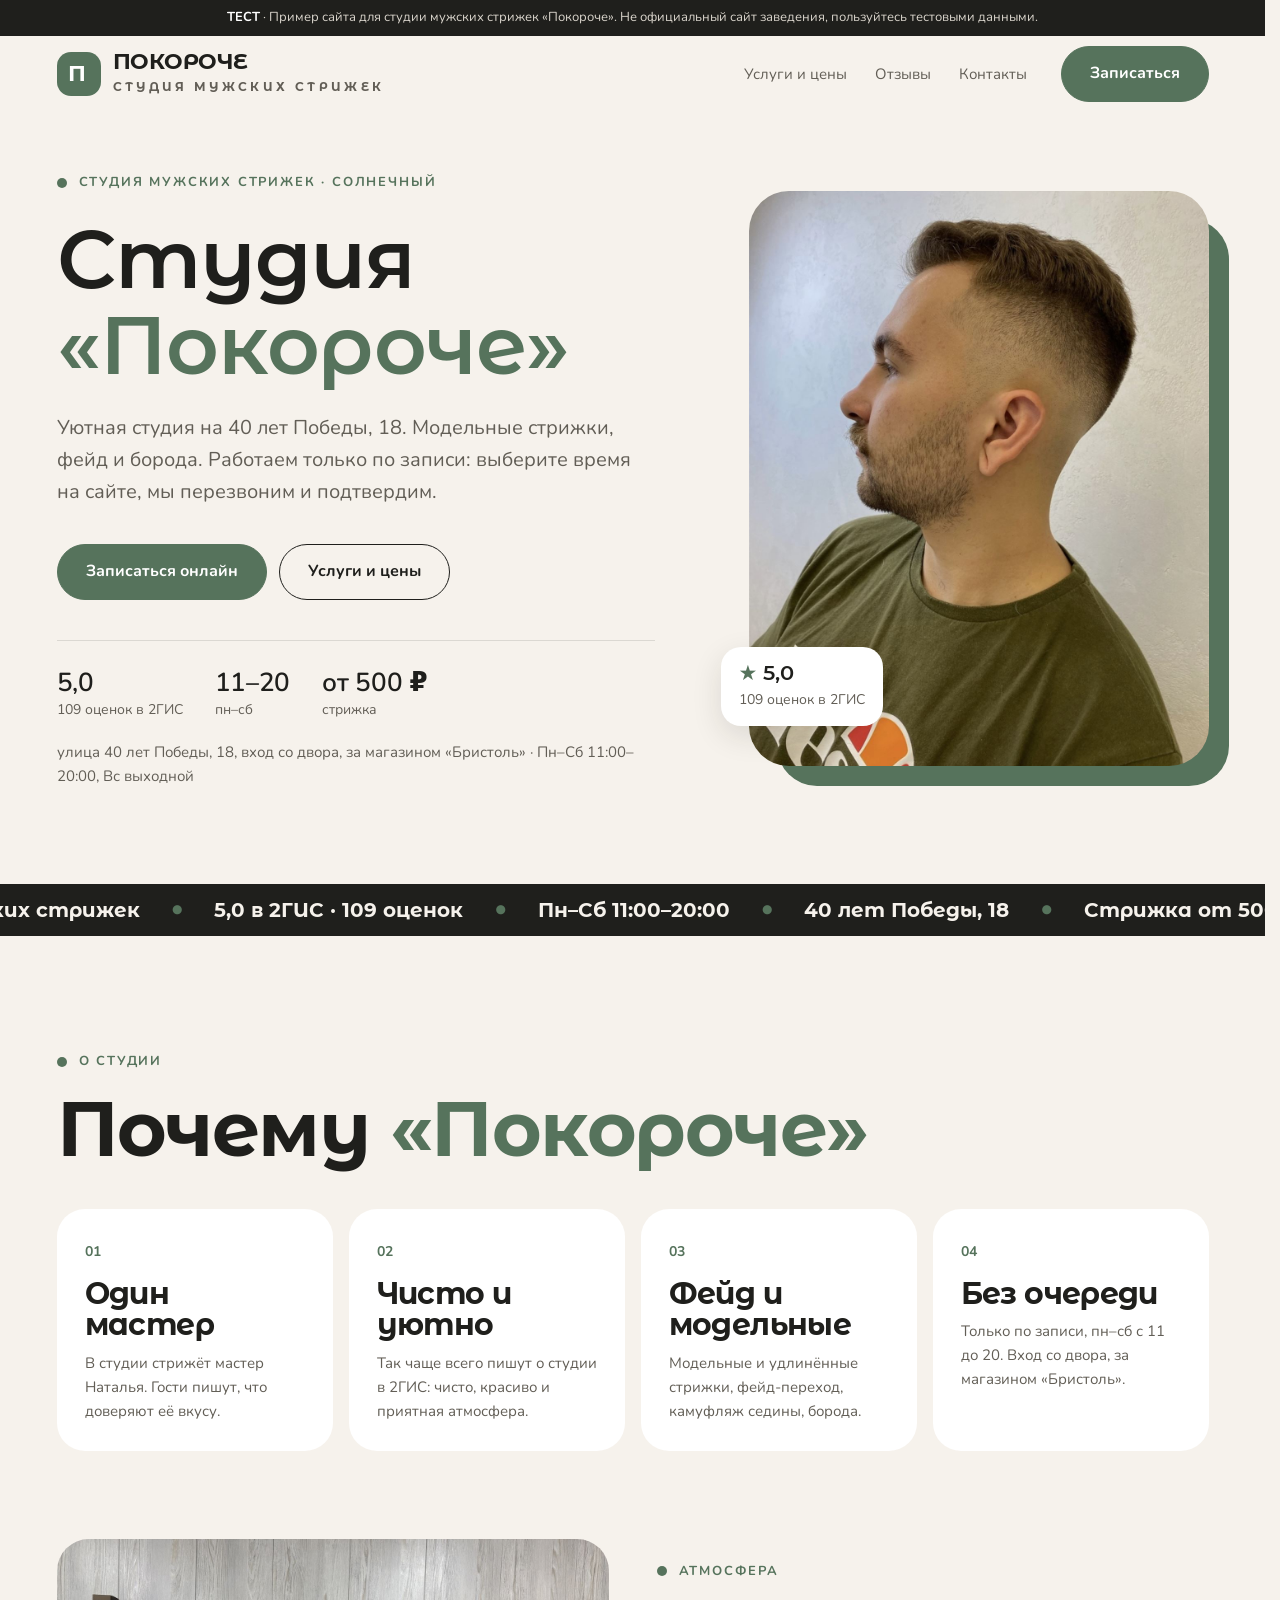
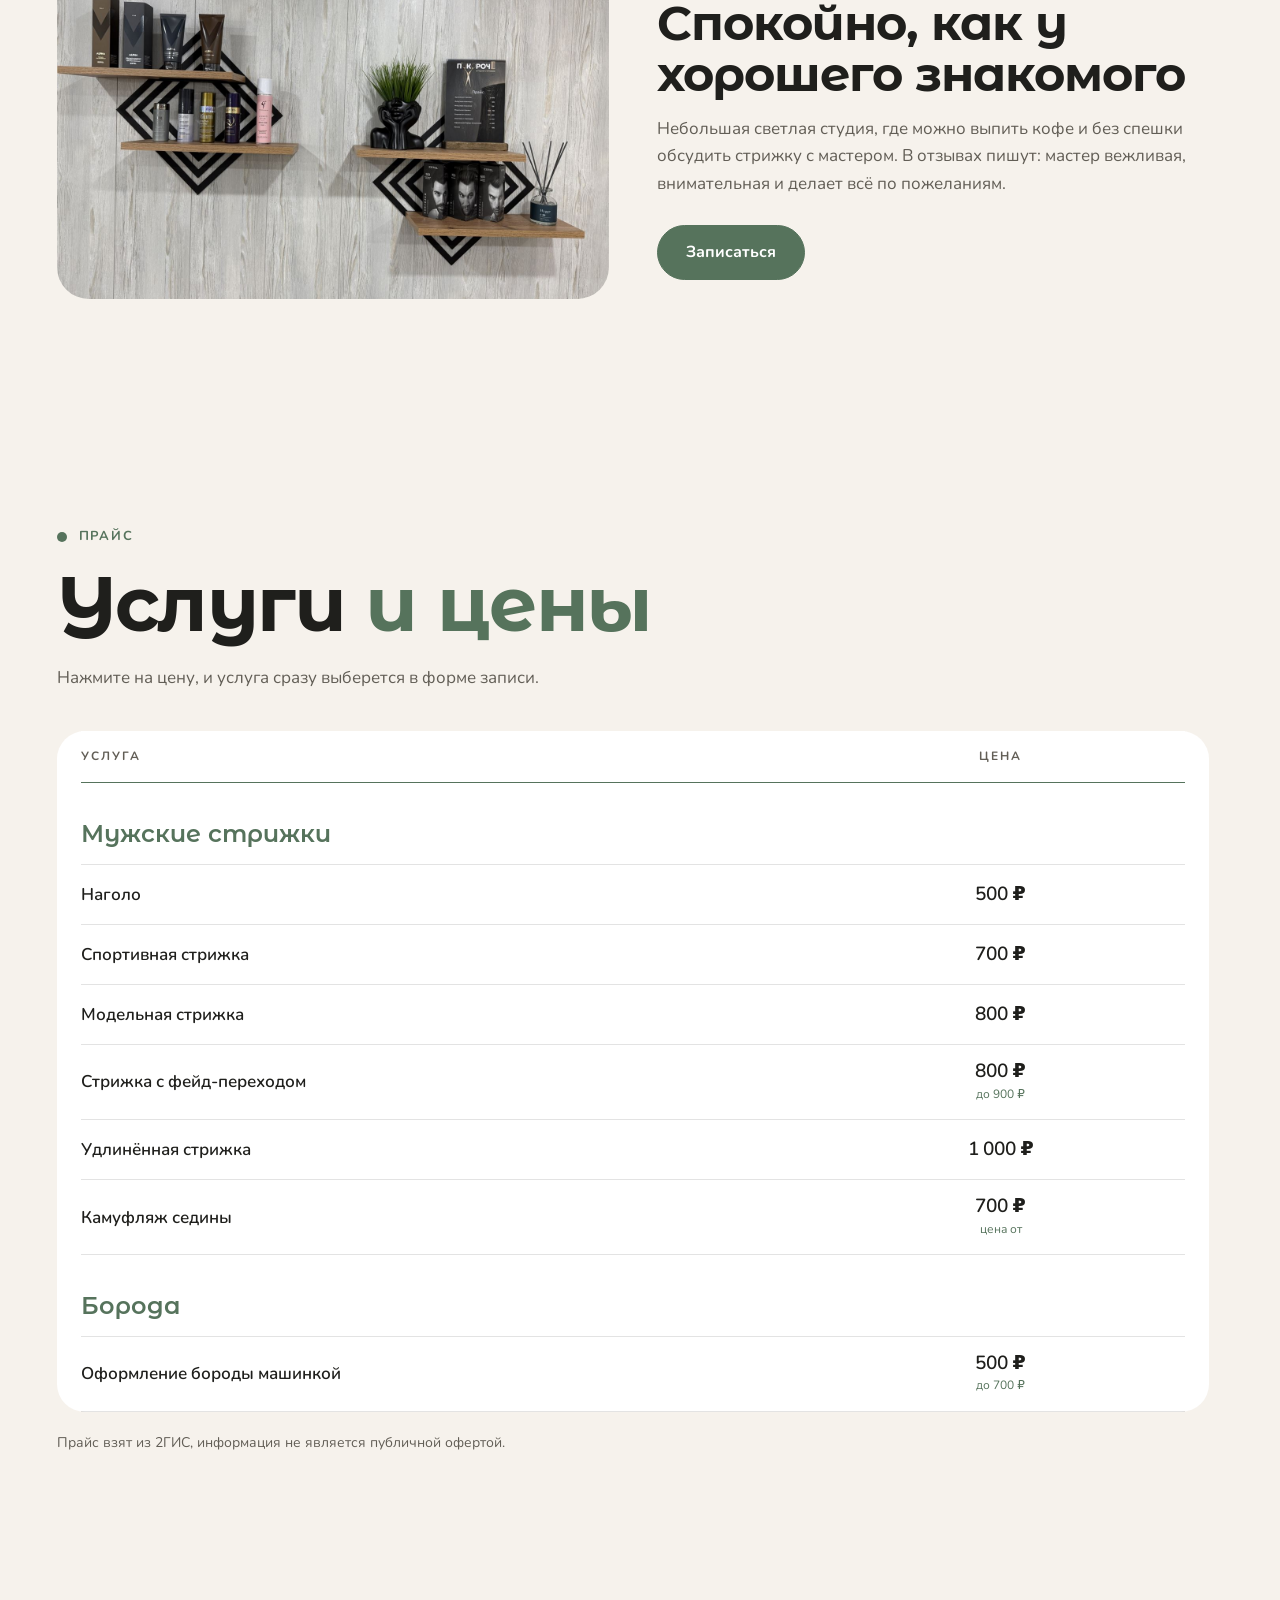
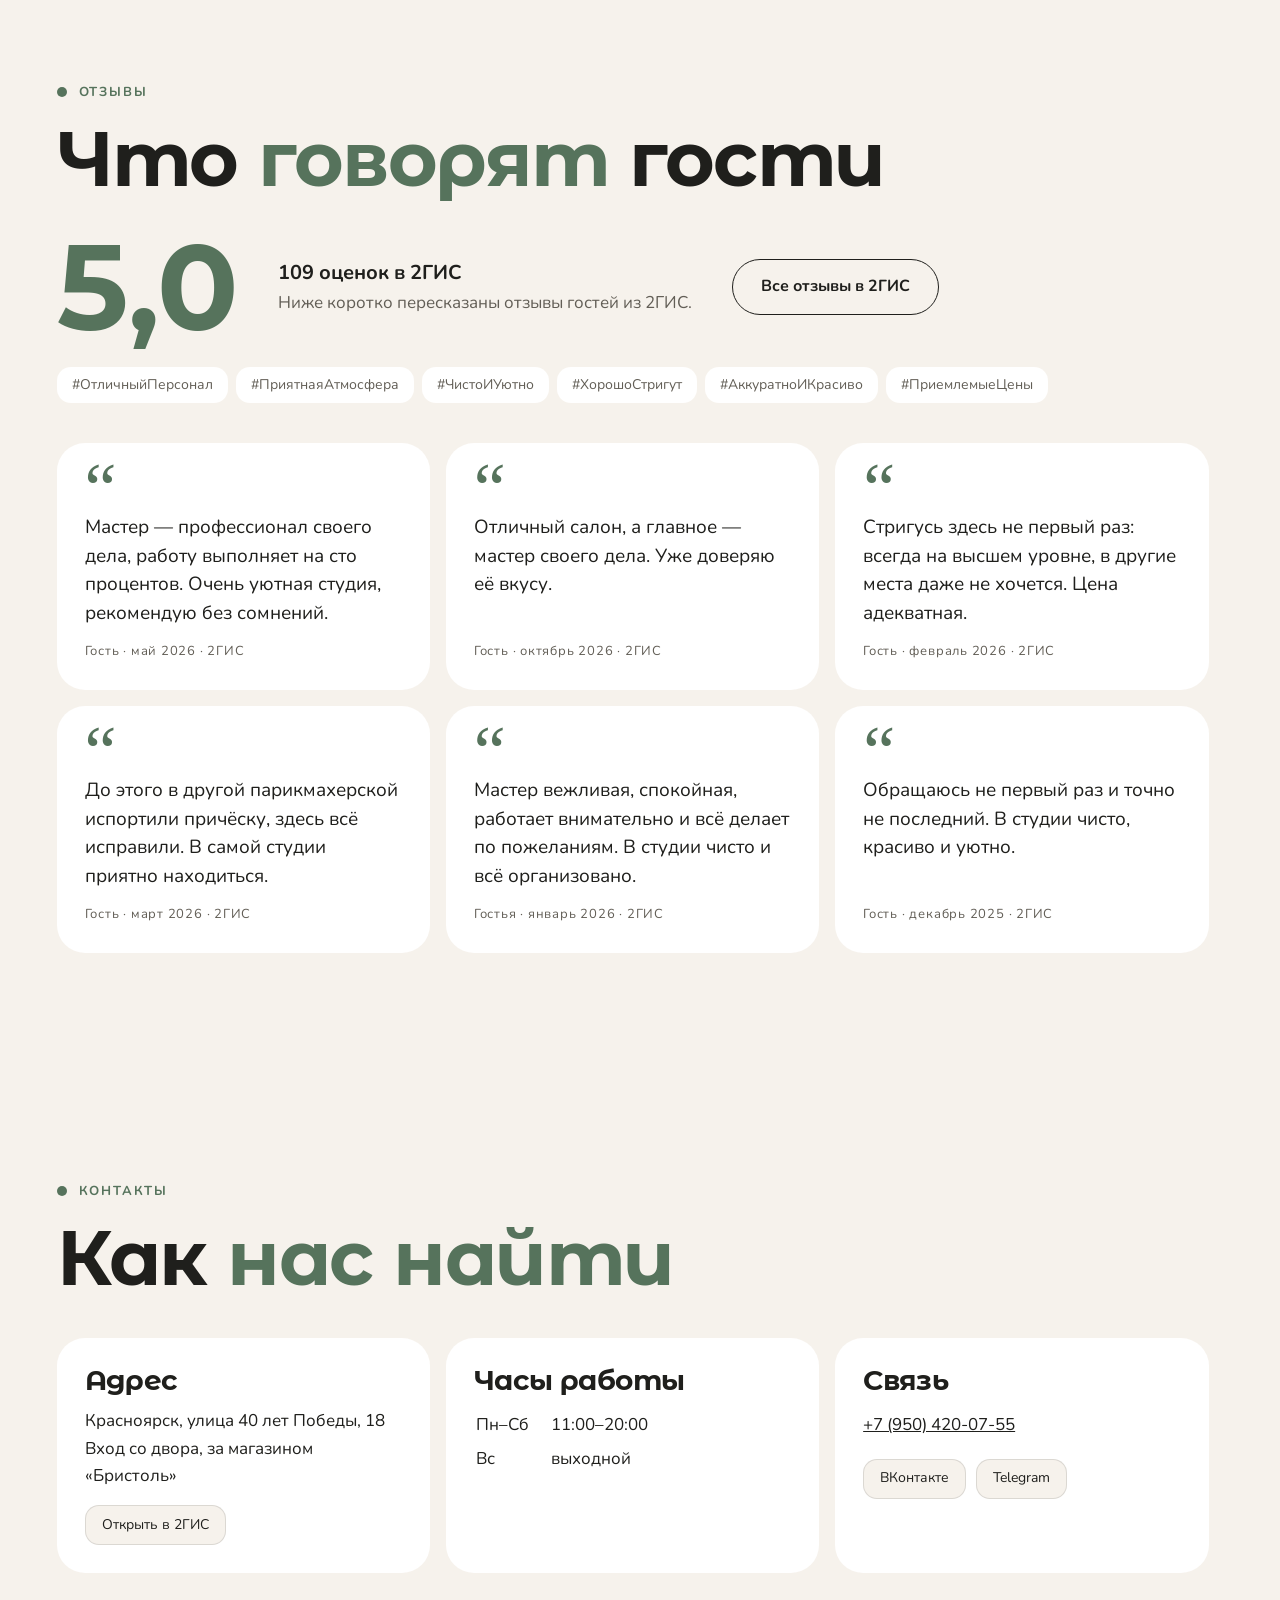
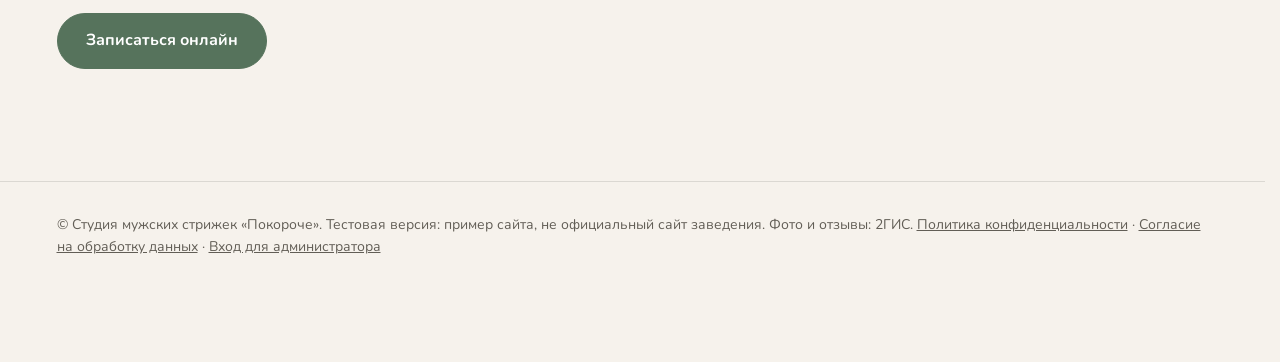
==== commit 8426d64e: "Add files via upload" ====
--- a/index.html
+++ b/index.html
@@ -293,7 +293,8 @@
 @media (max-width:900px){.feat:nth-child(3){padding-left:28px}.feat:nth-child(n+3){border-top:0}}
 @media (max-width:560px){.feat,.feat+.feat{padding:24px}}
 .about{grid-template-columns:1fr 1fr;align-items:center}
-.about img{filter:none;border-radius:32px;aspect-ratio:4/3}
+.about img{filter:none;border-radius:32px;aspect-ratio:4/3;max-height:360px}
+@media (max-width:900px){.about{grid-template-columns:1fr;gap:24px}.about img{aspect-ratio:3/2;max-height:none}}
 @media (max-width:900px){.about{grid-template-columns:1fr}}
 /* лента фото: фото у студии всего три, ленту не показываем */
 .film{display:none}
